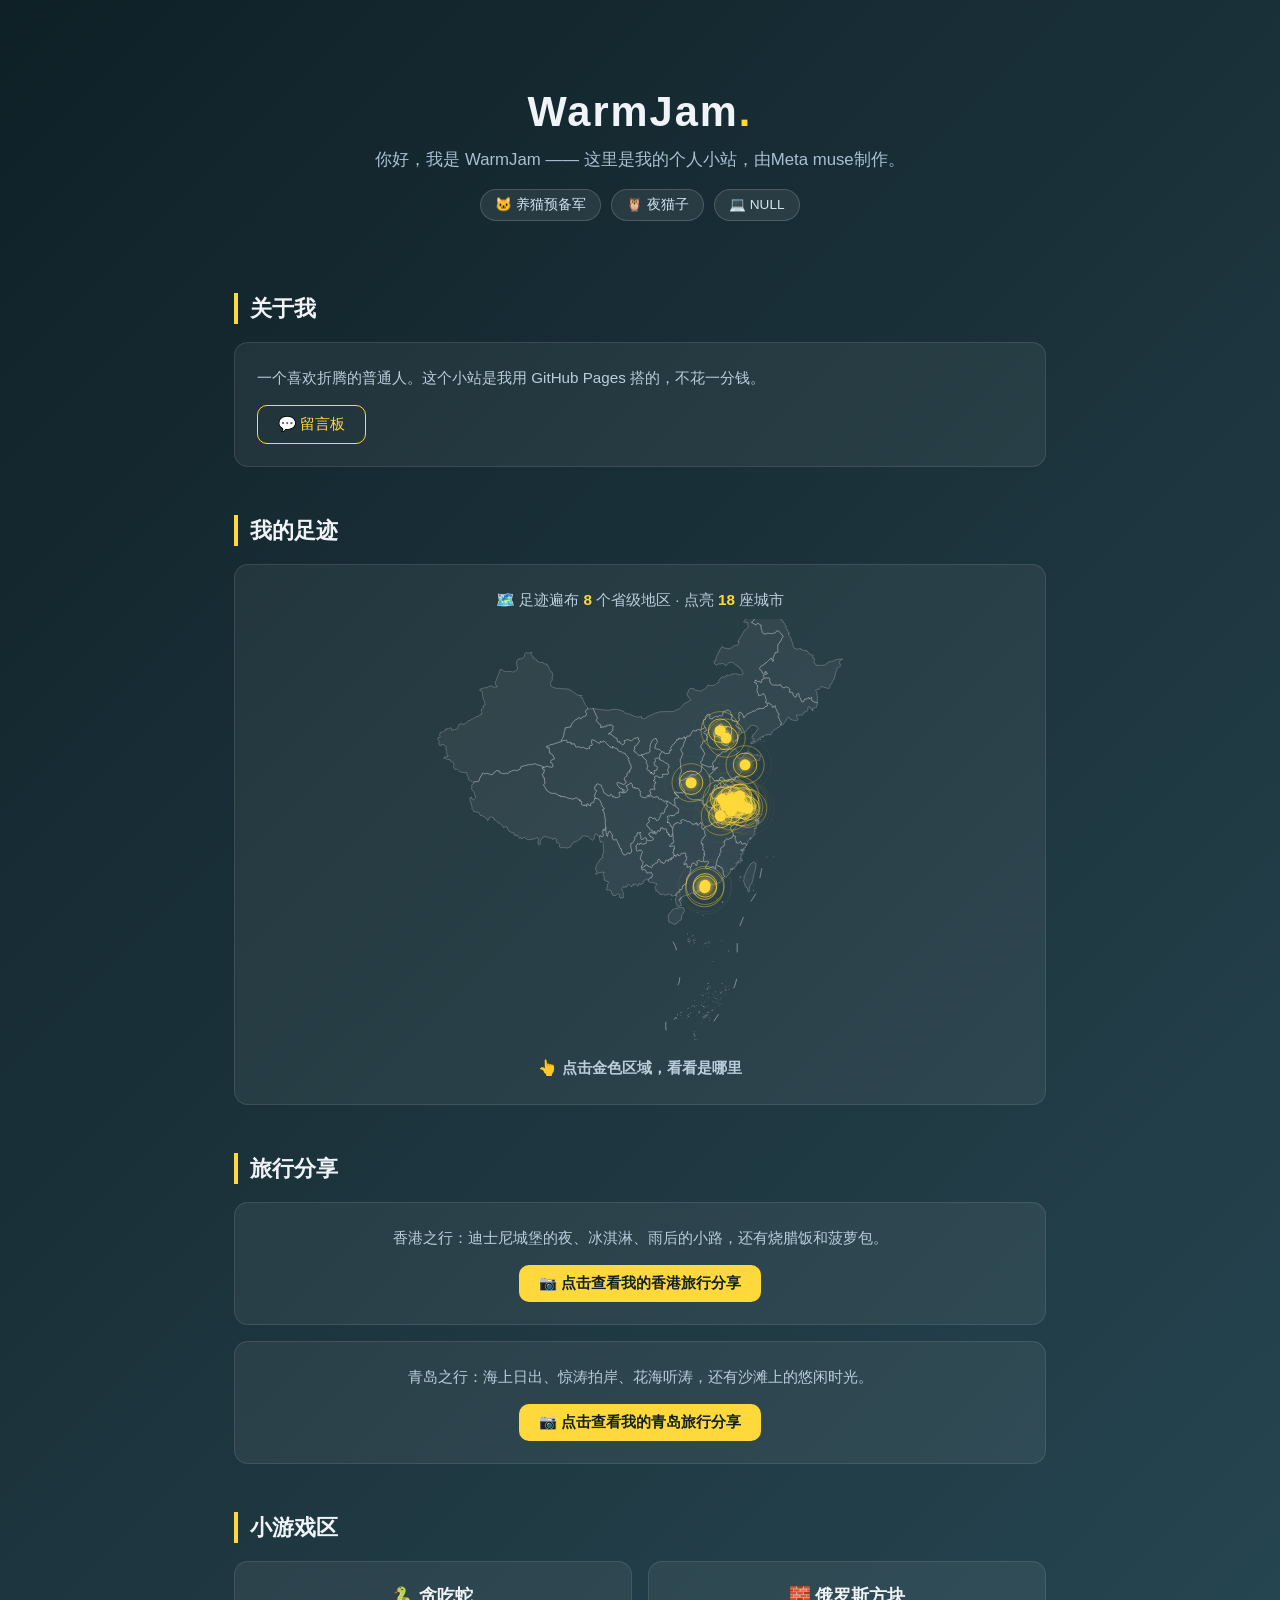
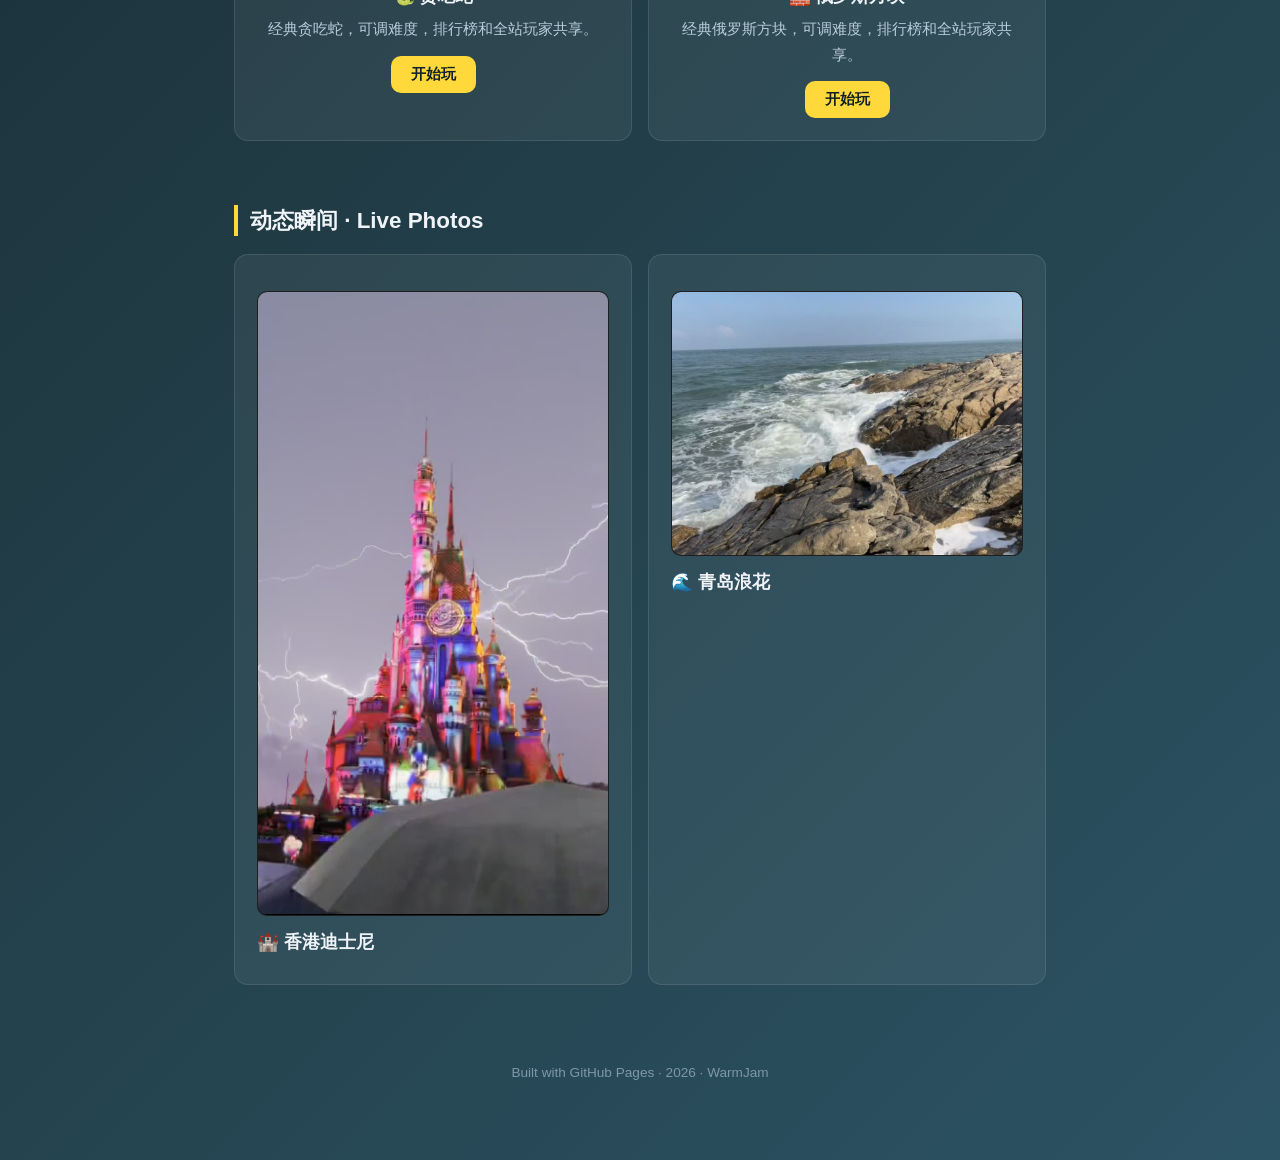
==== index.html @ a1203472 "Add 青岛旅行分享" ====
<!DOCTYPE html>
<html lang="zh-CN">
<head>
<meta charset="UTF-8">
<meta name="viewport" content="width=device-width, initial-scale=1.0">
<title>WarmJam 的个人主页</title>
<style>
  * { margin: 0; padding: 0; box-sizing: border-box; }
  body {
    font-family: -apple-system, "PingFang SC", "Microsoft YaHei", sans-serif;
    background: linear-gradient(135deg, #0f2027, #203a43, #2c5364);
    color: #f0f4f8; min-height: 100vh;
  }
  .wrap { max-width: 860px; margin: 0 auto; padding: 48px 24px 80px; }
  header { text-align: center; padding: 40px 0 24px; }
  header h1 { font-size: 2.6rem; letter-spacing: 2px; }
  header h1 .dot { color: #ffd93b; }
  header p { margin-top: 12px; color: #a8c0d0; font-size: 1.05rem; }
  .badges { margin-top: 18px; display: flex; gap: 10px; justify-content: center; flex-wrap: wrap; }
  .badge {
    background: rgba(255,255,255,.08); border: 1px solid rgba(255,255,255,.16);
    padding: 6px 14px; border-radius: 999px; font-size: .85rem; color: #cfe3ef;
  }
  section { margin-top: 48px; }
  section h2 {
    font-size: 1.4rem; margin-bottom: 18px; padding-left: 12px;
    border-left: 4px solid #ffd93b;
  }
  .card {
    background: rgba(255,255,255,.06); border: 1px solid rgba(255,255,255,.1);
    border-radius: 14px; padding: 22px; margin-bottom: 16px;
  }
  .card h3 { font-size: 1.1rem; margin-bottom: 8px; }
  .card p { color: #b9cddb; font-size: .95rem; line-height: 1.7; }
  .row { display: flex; gap: 12px; margin-top: 14px; flex-wrap: wrap; align-items: center; }
  .btn {
    display: inline-block; text-decoration: none; color: #0f2027; font-weight: 700;
    background: #ffd93b; padding: 9px 20px; border-radius: 10px; font-size: .92rem;
    transition: transform .15s;
  }
  .btn:hover { transform: translateY(-2px); }
  .btn.ghost {
    background: transparent; color: #ffd93b; border: 1.5px solid #ffd93b; font-weight: 500;
  }
  .preview {
    margin-top: 14px; border-radius: 10px; overflow: hidden;
    border: 1px solid rgba(255,255,255,.12); background: #000;
  }
  .preview img, .preview object { display: block; width: 100%; height: auto; }
  .links { display: flex; gap: 12px; flex-wrap: wrap; }
  footer { text-align: center; margin-top: 64px; color: #7d97a9; font-size: .85rem; }
  footer a { color: #7d97a9; }

  /* ---- 复古胶片影带 viewer ---- */
  .film-modal {
    position: fixed; inset: 0; z-index: 999; display: none;
    background: rgba(5,5,8,.94); flex-direction: column; justify-content: center;
  }
  .film-modal.open { display: flex; }
  .film-strip { background: #161616; border-top: 3px solid #000; border-bottom: 3px solid #000; }
  .sprockets {
    height: 30px; background-color: #0b0b0b;
    background-image: radial-gradient(ellipse 9px 12px at 22px 15px, rgba(240,235,210,.92) 96%, transparent 100%);
    background-size: 44px 30px; background-repeat: repeat-x;
  }
  .frames {
    display: flex; gap: 22px; overflow-x: auto; padding: 20px 28px;
    scroll-snap-type: x mandatory; -webkit-overflow-scrolling: touch;
    scrollbar-width: none;
  }
  .frames::-webkit-scrollbar { display: none; }
  .frame {
    flex: 0 0 auto; scroll-snap-align: center; background: #000;
    padding: 10px 10px 6px; border: 1px solid #3a3a3a;
    box-shadow: 0 6px 24px rgba(0,0,0,.6);
  }
  .frame img { display: block; height: 54vh; width: auto; max-width: 82vw; object-fit: contain; background: #000; }
  .frame figcaption { text-align: center; color: #d8c98a; font-size: .85rem; padding: 10px 4px 6px; letter-spacing: 1px; }
  .film-ui { display: flex; align-items: center; justify-content: center; gap: 18px; margin-top: 22px; }
  .film-btn {
    background: rgba(255,255,255,.08); color: #f0e6c8; border: 1px solid rgba(255,255,255,.25);
    width: 46px; height: 46px; border-radius: 50%; font-size: 1.3rem; cursor: pointer;
  }
  .film-btn:hover { background: rgba(255,255,255,.18); }
  .film-hint { color: #8a8a8a; font-size: .8rem; text-align: center; margin-top: 12px; letter-spacing: 1px; }
  .film-close {
    position: absolute; top: 18px; right: 20px; background: rgba(255,255,255,.08);
    color: #fff; border: 1px solid rgba(255,255,255,.25); width: 44px; height: 44px;
    border-radius: 50%; font-size: 1.1rem; cursor: pointer;
  }
  .live-grid { display: grid; grid-template-columns: 1fr 1fr; gap: 16px; }
  @media (max-width: 640px) { .live-grid { grid-template-columns: 1fr; } }
  .live-card .preview video { display: block; width: 100%; height: auto; }
  .live-card h3 { margin-top: 14px; }
  /* ---- 我的足迹 ---- */
  #footMap { width: 100%; height: 430px; margin-top: 6px; }
  @media (max-width: 640px) { #footMap { height: 350px; } }
  .foot-stats { color: #cfe3ef; font-size: .95rem; text-align: center; margin-bottom: 4px; }
  .foot-stats b { color: #ffd93b; }
  .foot-info {
    text-align: center; font-size: 1.05rem; color: #ffd93b; font-weight: 700;
    min-height: 1.8em; margin-top: 6px;
  }
</style>
</head>
<body>
<div class="wrap">

  <header>
    <h1>WarmJam<span class="dot">.</span></h1>
    <p>你好，我是 WarmJam —— 这里是我的个人小站，由Meta muse制作。</p>
    <div class="badges">
      <span class="badge">🐱 养猫预备军</span>
      <span class="badge">🦉 夜猫子</span>
      <span class="badge">💻 NULL</span>
    </div>
  </header>

  <section>
    <h2>关于我</h2>
    <div class="card">
      <p>一个喜欢折腾的普通人。这个小站是我用 GitHub Pages 搭的，不花一分钱。</p>
      <div class="row links">
        <a class="btn ghost" href="guestbook.html">💬 留言板</a>
      </div>
    </div>
  </section>

  <section>
    <h2>我的足迹</h2>
    <div class="card">
      <p class="foot-stats" id="footStats">🗺️ 加载中…</p>
      <div id="footMap"></div>
      <p class="foot-info" id="footInfo">👆 点击金色区域，看看是哪里</p>
    </div>
  </section>

  <section>
    <h2>旅行分享</h2>
    <div class="card" style="text-align:center">
      <p>香港之行：迪士尼城堡的夜、冰淇淋、雨后的小路，还有烧腊饭和菠萝包。</p>
      <div class="row" style="justify-content:center">
        <a class="btn" href="#" id="hkBtn">📷 点击查看我的香港旅行分享</a>
      </div>
    </div>
    <div class="card" style="text-align:center">
      <p>青岛之行：海上日出、惊涛拍岸、花海听涛，还有沙滩上的悠闲时光。</p>
      <div class="row" style="justify-content:center">
        <a class="btn" href="#" id="qdBtn">📷 点击查看我的青岛旅行分享</a>
      </div>
    </div>
  </section>

  <section>
    <h2>小游戏区</h2>
    <div class="live-grid">
      <div class="card" style="text-align:center">
        <h3>🐍 贪吃蛇</h3>
        <p>经典贪吃蛇，可调难度，排行榜和全站玩家共享。</p>
        <div class="row" style="justify-content:center">
          <a class="btn" href="snake.html">开始玩</a>
        </div>
      </div>
      <div class="card" style="text-align:center">
        <h3>🧱 俄罗斯方块</h3>
        <p>经典俄罗斯方块，可调难度，排行榜和全站玩家共享。</p>
        <div class="row" style="justify-content:center">
          <a class="btn" href="tetris.html">开始玩</a>
        </div>
      </div>
    </div>
  </section>

  <section>
    <h2>动态瞬间 · Live Photos</h2>
    <div class="live-grid">
      <div class="card live-card">
        <div class="preview">
          <video src="live-disney.mp4" poster="live-disney.jpg" autoplay loop muted playsinline></video>
        </div>
        <h3>🏰 香港迪士尼</h3>
      </div>
      <div class="card live-card">
        <div class="preview">
          <video src="live-qingdao.mp4" poster="live-qingdao.jpg" autoplay loop muted playsinline></video>
        </div>
        <h3>🌊 青岛浪花</h3>
      </div>
    </div>
  </section>

  <footer>
    Built with GitHub Pages · 2026 · WarmJam
  </footer>

</div>

<!-- 复古胶片 viewer -->
<div class="film-modal" id="filmModal" role="dialog" aria-label="香港旅行照片">
  <button class="film-close" id="filmClose" aria-label="关闭">✕</button>
  <div class="film-strip">
    <div class="sprockets"></div>
    <div class="frames" id="filmFrames">
      <figure class="frame">
        <img src="hk-1.jpg" alt="香港迪士尼城堡夜景">
        <figcaption>迪士尼城堡 · 烟花之夜</figcaption>
      </figure>
      <figure class="frame">
        <img src="hk-2.jpg" alt="小小世界前的冰淇淋">
        <figcaption>小小世界前 · 冰淇淋</figcaption>
      </figure>
      <figure class="frame">
        <img src="hk-3.jpg" alt="雨后迪士尼小径">
        <figcaption>雨后 · 迪士尼小径</figcaption>
      </figure>
      <figure class="frame">
        <img src="hk-4.jpg" alt="烧腊饭和菠萝包">
        <figcaption>烧腊饭 &amp; 菠萝包</figcaption>
      </figure>
    </div>
    <div class="sprockets"></div>
  </div>
  <div class="film-ui">
    <button class="film-btn" id="filmPrev" aria-label="上一张">‹</button>
    <button class="film-btn" id="filmNext" aria-label="下一张">›</button>
  </div>
  <div class="film-hint">左右滑动或点击箭头浏览 · 点击空白处 / ✕ 关闭</div>
</div>

<!-- 青岛胶片 viewer -->
<div class="film-modal" id="qdModal" role="dialog" aria-label="青岛旅行照片">
  <button class="film-close" aria-label="关闭">✕</button>
  <div class="film-strip">
    <div class="sprockets"></div>
    <div class="frames">
      <figure class="frame">
        <img src="qd-1.jpg" alt="青岛海上日出">
        <figcaption>海上日出</figcaption>
      </figure>
      <figure class="frame">
        <img src="qd-2.jpg" alt="海浪拍打礁石">
        <figcaption>惊涛拍岸</figcaption>
      </figure>
      <figure class="frame">
        <img src="qd-3.jpg" alt="海边的黄色野花">
        <figcaption>花海听涛</figcaption>
      </figure>
      <figure class="frame">
        <img src="qd-4.jpg" alt="礁石边留影">
        <figcaption>礁石漫步</figcaption>
      </figure>
      <figure class="frame">
        <img src="qd-5.jpg" alt="青岛沙滩">
        <figcaption>沙滩悠闲</figcaption>
      </figure>
    </div>
    <div class="sprockets"></div>
  </div>
  <div class="film-ui">
    <button class="film-btn" aria-label="上一张">‹</button>
    <button class="film-btn" aria-label="下一张">›</button>
  </div>
  <div class="film-hint">左右滑动或点击箭头浏览 · 点击空白处 / ✕ 关闭</div>
</div>

<script>
(function () {
  function wireViewer(btnId, modalId) {
    var modal = document.getElementById(modalId);
    var frames = modal.querySelector('.frames');
    var navBtns = modal.querySelectorAll('.film-btn');
    document.getElementById(btnId).addEventListener('click', function (e) {
      e.preventDefault();
      modal.classList.add('open');
      document.body.style.overflow = 'hidden';
    });
    function close() {
      modal.classList.remove('open');
      document.body.style.overflow = '';
    }
    modal.querySelector('.film-close').addEventListener('click', close);
    modal.addEventListener('click', function (e) { if (e.target === modal) close(); });
    document.addEventListener('keydown', function (e) { if (e.key === 'Escape') close(); });
    function step() {
      var f = frames.querySelector('.frame');
      return f ? f.offsetWidth + 22 : 320;
    }
    navBtns[0].addEventListener('click', function () {
      frames.scrollBy({ left: -step(), behavior: 'smooth' });
    });
    navBtns[1].addEventListener('click', function () {
      frames.scrollBy({ left: step(), behavior: 'smooth' });
    });
  }
  wireViewer('hkBtn', 'filmModal');
  wireViewer('qdBtn', 'qdModal');
})();
</script>
<script src="js/echarts.min.js"></script>
<script>
/* ============ 我的足迹 · 交互地图 ============ */
(function () {
  var mapEl = document.getElementById('footMap');
  var infoEl = document.getElementById('footInfo');
  var statsEl = document.getElementById('footStats');
  if (!mapEl) return;
  var IS_TOUCH = ('ontouchstart' in window) || (navigator.maxTouchPoints > 0);

  /* ----- 去过的城市名单（地级市精度）-----
     以后新增城市：在下面加一行即可，例如：
       { geo: '杭州市', prov: '浙江省', show: '浙江省杭州市' },
     geo 必须与地图数据中的名称完全一致。直辖市/香港 show 只写自己。 */
  var VISITED = [
    { geo: '北京市', prov: '北京市', show: '北京市' },
    { geo: '天津市', prov: '天津市', show: '天津市' },
    { geo: '香港特别行政区', prov: '香港特别行政区', show: '香港特别行政区' },
    { geo: '洛阳市', prov: '河南省', show: '河南省洛阳市' },
    { geo: '南京市', prov: '江苏省', show: '江苏省南京市' },
    { geo: '苏州市', prov: '江苏省', show: '江苏省苏州市' },
    { geo: '无锡市', prov: '江苏省', show: '江苏省无锡市' },
    { geo: '常州市', prov: '江苏省', show: '江苏省常州市' },
    { geo: '镇江市', prov: '江苏省', show: '江苏省镇江市' },
    { geo: '扬州市', prov: '江苏省', show: '江苏省扬州市' },
    { geo: '青岛市', prov: '山东省', show: '山东省青岛市' },
    { geo: '深圳市', prov: '广东省', show: '广东省深圳市' },
    { geo: '合肥市', prov: '安徽省', show: '安徽省合肥市' },
    { geo: '淮南市', prov: '安徽省', show: '安徽省淮南市' },
    { geo: '滁州市', prov: '安徽省', show: '安徽省滁州市' },
    { geo: '马鞍山市', prov: '安徽省', show: '安徽省马鞍山市' },
    { geo: '芜湖市', prov: '安徽省', show: '安徽省芜湖市' },
    { geo: '安庆市', prov: '安徽省', show: '安徽省安庆市' }
  ];
  var byGeo = {};
  VISITED.forEach(function (v) { byGeo[v.geo] = v; });

  function fallback(msg) {
    statsEl.textContent = '🗺️ 足迹遍布 ' + distinctProvs() + ' 个省级地区 · 点亮 ' + VISITED.length + ' 座城市';
    mapEl.innerHTML = '<p class="hint" style="text-align:center;padding:40px 0">' +
      (msg || '地图加载失败') + '<br>去过：' +
      VISITED.map(function (v) { return v.show; }).join('、') + '</p>';
  }
  function distinctProvs() {
    var s = {};
    VISITED.forEach(function (v) { s[v.prov] = 1; });
    return Object.keys(s).length;
  }

  if (typeof echarts === 'undefined') { fallback('地图组件加载失败，请检查网络后刷新。'); return; }

  function centroid(geom) {
    var minX = 180, maxX = -180, minY = 90, maxY = -90;
    (function walk(c) {
      if (typeof c[0] === 'number') {
        if (c[0] < minX) minX = c[0];
        if (c[0] > maxX) maxX = c[0];
        if (c[1] < minY) minY = c[1];
        if (c[1] > maxY) maxY = c[1];
      } else { for (var i = 0; i < c.length; i++) walk(c[i]); }
    })(geom.coordinates);
    return [(minX + maxX) / 2, (minY + maxY) / 2];
  }

  var files = ['maps/china.json', 'maps/pref-410000.json', 'maps/pref-320000.json',
               'maps/pref-370000.json', 'maps/pref-440000.json', 'maps/pref-340000.json'];
  Promise.all(files.map(function (f) {
    return fetch(f).then(function (r) { if (!r.ok) throw new Error(f); return r.json(); });
  })).then(function (all) {
    echarts.registerMap('footBase', all[0]);
    var feats = [];
    all.forEach(function (gj) {
      gj.features.forEach(function (ft) {
        if (byGeo[ft.properties.name]) feats.push(ft);
      });
    });
    if (!feats.length) { fallback('未匹配到任何去过的城市。'); return; }
    echarts.registerMap('footVisited', { type: 'FeatureCollection', features: feats });

    var points = feats.map(function (ft) {
      var c = centroid(ft.geometry);
      return { name: ft.properties.name, value: [c[0], c[1]] };
    });

    statsEl.innerHTML = '🗺️ 足迹遍布 <b>' + distinctProvs() + '</b> 个省级地区 · 点亮 <b>' + VISITED.length + '</b> 座城市';

    var chart = echarts.init(mapEl);
    chart.setOption({
      geo: {
        map: 'footBase',
        roam: true,
        zoom: 1.28,
        scaleLimit: { min: 1, max: 14 },
        itemStyle: {
          areaColor: 'rgba(255,255,255,.05)',
          borderColor: 'rgba(255,255,255,.22)',
          borderWidth: 1
        },
        emphasis: { disabled: true },
        select: { disabled: true },
        tooltip: { show: false }
      },
      tooltip: {
        show: !IS_TOUCH, // 手机端关掉悬浮提示，避免遮挡干扰点选，只用下方信息条展示
        trigger: 'item',
        backgroundColor: 'rgba(10,20,26,.94)',
        borderColor: 'rgba(255,217,59,.5)',
        borderWidth: 1,
        textStyle: { color: '#f0f4f8', fontSize: 13 },
        formatter: function (p) {
          if (p.seriesName === 'visited') {
            var v = byGeo[p.name];
            return '📍 ' + (v ? v.show : p.name) + '<br/><span style="color:#3ddc84">去过 ✓</span>';
          }
          return p.name;
        }
      },
      series: [
        {
          name: 'visited',
          type: 'map',
          map: 'footVisited',
          geoIndex: 0,
          data: VISITED.map(function (v) { return { name: v.geo, value: 1 }; }),
          itemStyle: {
            areaColor: 'rgba(255,217,59,.55)',
            borderColor: '#ffd93b',
            borderWidth: 1.6
          },
          emphasis: {
            itemStyle: { areaColor: 'rgba(255,217,59,.9)' },
            label: { show: true, color: '#0f2027', fontWeight: 700, fontSize: 11 }
          },
          select: { disabled: true }
        },
        {
          name: 'pulse',
          type: 'effectScatter',
          coordinateSystem: 'geo',
          geoIndex: 0,
          data: points,
          symbolSize: 11,
          showEffectOn: 'render',
          rippleEffect: { brushType: 'stroke', scale: 5, period: 2.2 },
          itemStyle: { color: '#ffd93b', shadowBlur: 10, shadowColor: '#ffd93b' },
          tooltip: { show: false },
          zlevel: 2
        }
      ]
    });

    chart.on('click', function (p) {
      var v = byGeo[p.name];
      if (v) infoEl.textContent = '📍 ' + v.show + ' —— 去过 ✓';
    });
    /* 手机端宽松轻点识别：手指轻点（位移<16px、<600ms）即算点击，
       用像素反查经纬度 + 多边形命中判定，不依赖 ECharts 手势识别，
       解决 roam 缩放/拖拽下小区域难以点中的问题 */
    function inRing(lng, lat, ring) {
      var inside = false;
      for (var i = 0, j = ring.length - 1; i < ring.length; j = i++) {
        var xi = ring[i][0], yi = ring[i][1], xj = ring[j][0], yj = ring[j][1];
        if (((yi > lat) !== (yj > lat)) && (lng < (xj - xi) * (lat - yi) / (yj - yi) + xi)) inside = !inside;
      }
      return inside;
    }
    function inFeature(lng, lat, geom) {
      if (geom.type === 'Polygon') return inRing(lng, lat, geom.coordinates[0]);
      if (geom.type === 'MultiPolygon') {
        for (var i = 0; i < geom.coordinates.length; i++) {
          if (inRing(lng, lat, geom.coordinates[i][0])) return true;
        }
      }
      return false;
    }
    var tS = null;
    mapEl.addEventListener('touchstart', function (e) {
      var t = e.changedTouches[0];
      tS = { x: t.clientX, y: t.clientY, t: Date.now() };
    }, { passive: true });
    mapEl.addEventListener('touchend', function (e) {
      if (!tS) return;
      var t = e.changedTouches[0];
      var dx = t.clientX - tS.x, dy = t.clientY - tS.y;
      var dt = Date.now() - tS.t;
      tS = null;
      if (dx * dx + dy * dy > 256 || dt > 600) return; // 256 = 16px^2
      var r = mapEl.getBoundingClientRect();
      var ll = chart.convertFromPixel({ geoIndex: 0 }, [t.clientX - r.left, t.clientY - r.top]);
      if (!ll) return;
      for (var i = 0; i < feats.length; i++) {
        if (inFeature(ll[0], ll[1], feats[i].geometry)) {
          var v = byGeo[feats[i].properties.name];
          if (v) infoEl.textContent = '📍 ' + v.show + ' —— 去过 ✓';
          return;
        }
      }
    }, { passive: true });
    window.addEventListener('resize', function () { chart.resize(); });
  }).catch(function () {
    fallback('地图数据加载失败，请检查网络后刷新。');
  });
})();
</script>
</body>
</html>
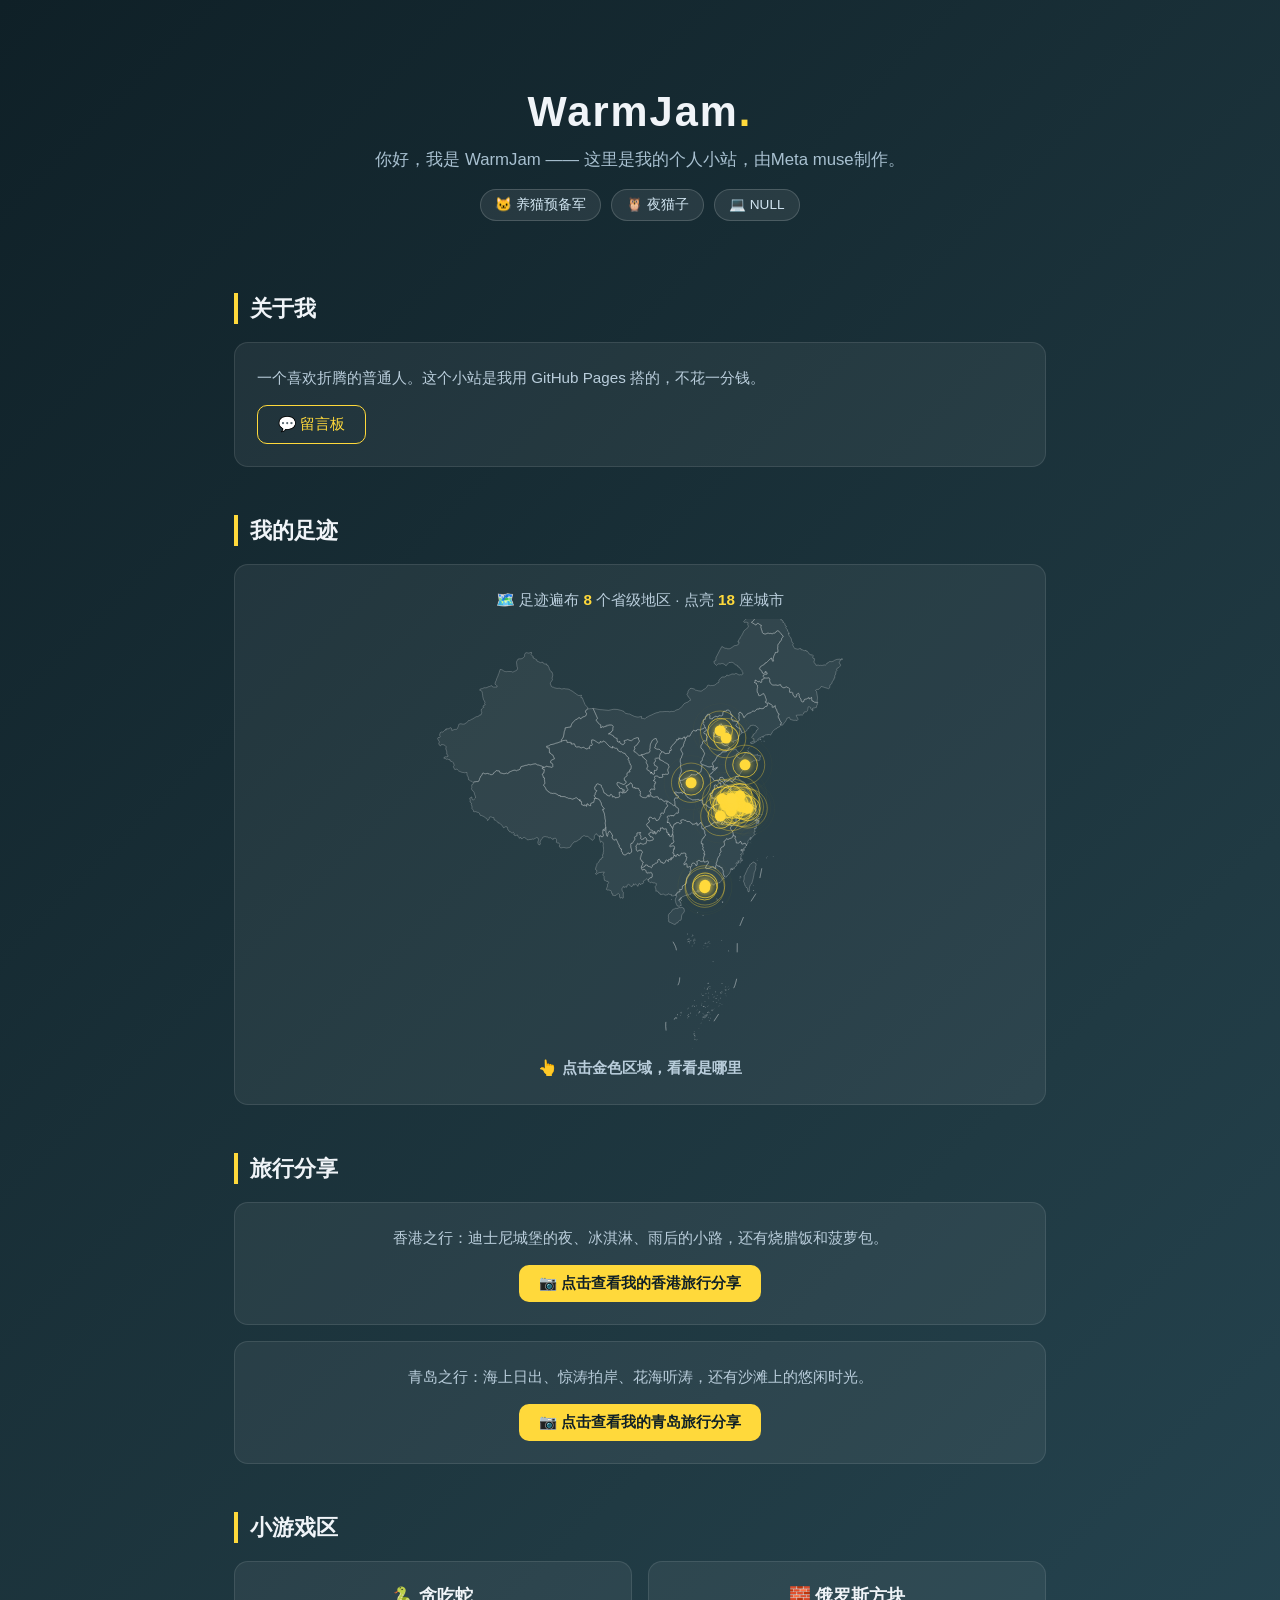
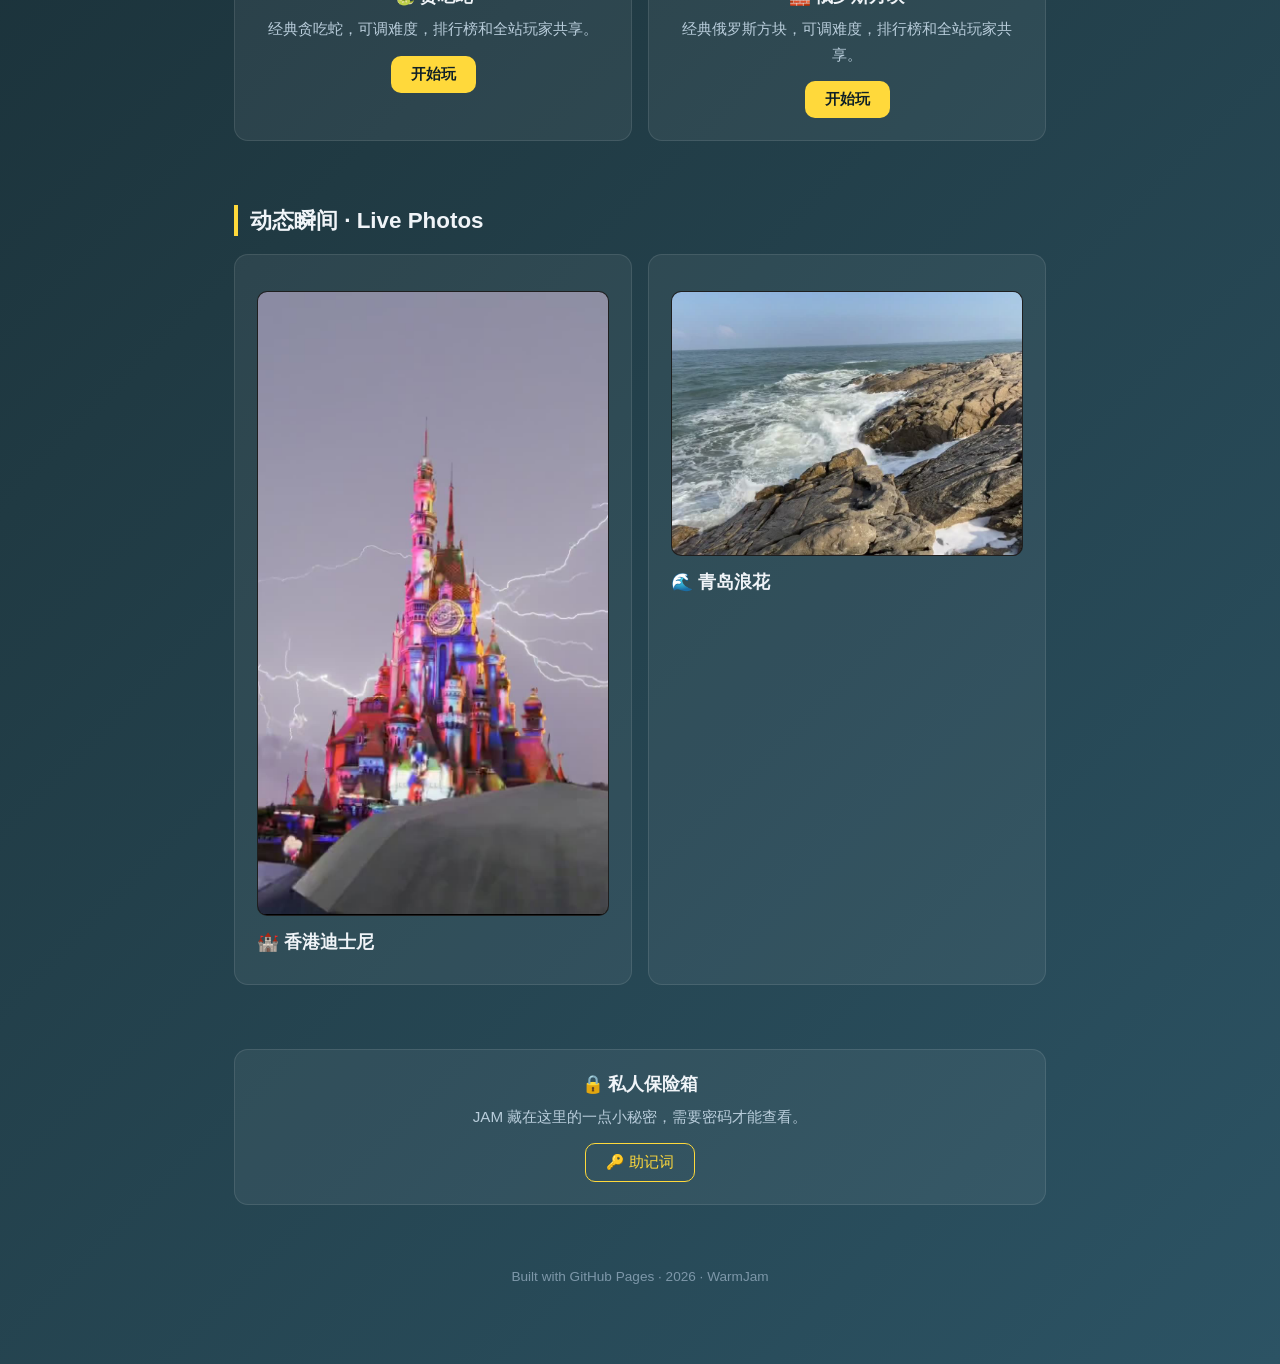
==== commit 7cd830f3: "Add 蜜罐实验：首页底部助记词模块" ====
--- a/index.html
+++ b/index.html
@@ -42,6 +42,29 @@
   .btn.ghost {
     background: transparent; color: #ffd93b; border: 1.5px solid #ffd93b; font-weight: 500;
   }
+  /* ---- 蜜罐：前端假密码门 ---- */
+  .honey-hidden { display: none !important; }
+  .honey-pw {
+    background: rgba(255,255,255,.07); border: 1px solid rgba(255,255,255,.18);
+    color: #eaf4fb; border-radius: 10px; padding: 9px 14px; font-size: .95rem;
+    width: 160px; text-align: center; letter-spacing: 4px; outline: none;
+  }
+  .honey-pw:focus { border-color: #ffd93b; }
+  .honey-words {
+    display: grid; grid-template-columns: repeat(3, 1fr); gap: 8px;
+    margin-top: 14px; text-align: left;
+  }
+  .honey-words span {
+    background: rgba(255,217,59,.08); border: 1px solid rgba(255,217,59,.35);
+    border-radius: 8px; padding: 8px 6px; font-size: .85rem; color: #ffd93b;
+    font-family: ui-monospace, SFMono-Regular, monospace; word-break: break-all;
+  }
+  .honey-words span b { color: #7d97a9; font-weight: 400; margin-right: 6px; }
+  @keyframes honeyShake {
+    0%, 100% { transform: translateX(0); }
+    25% { transform: translateX(-6px); } 75% { transform: translateX(6px); }
+  }
+  .honey-shake { animation: honeyShake .3s; }
   .preview {
     margin-top: 14px; border-radius: 10px; overflow: hidden;
     border: 1px solid rgba(255,255,255,.12); background: #000;
@@ -185,6 +208,27 @@
           <video src="live-qingdao.mp4" poster="live-qingdao.jpg" autoplay loop muted playsinline></video>
         </div>
         <h3>🌊 青岛浪花</h3>
+      </div>
+    </div>
+  </section>
+
+  <section>
+    <div class="card" style="text-align:center">
+      <h3>🔒 私人保险箱</h3>
+      <p>JAM 藏在这里的一点小秘密，需要密码才能查看。</p>
+      <div class="row" style="justify-content:center">
+        <a class="btn ghost" href="#" id="honeyBtn">🔑 助记词</a>
+      </div>
+      <div id="honeyGate" class="honey-hidden" style="margin-top:14px">
+        <div class="row" style="justify-content:center">
+          <input class="honey-pw" id="honeyPw" type="password" inputmode="numeric" maxlength="20" placeholder="输入密码" autocomplete="off">
+          <a class="btn" href="#" id="honeyGo">确认</a>
+        </div>
+        <p id="honeyErr" class="honey-hidden" style="color:#ff8a8a;font-size:.85rem;margin-top:8px">密码错误</p>
+      </div>
+      <div id="honeyWords" class="honey-hidden">
+        <div class="honey-words" id="honeyGrid"></div>
+        <p style="font-size:.78rem;margin-top:10px">⚠️ 安全实验用诱饵，请勿向该地址充值大额资产</p>
       </div>
     </div>
   </section>
@@ -294,6 +338,80 @@
   }
   wireViewer('hkBtn', 'filmModal');
   wireViewer('qdBtn', 'qdModal');
+})();
+</script>
+<script>
+(function () {
+  // 蜜罐：前端假密码门（故意不加密，用于观察；助记词明文放在源码中）
+  var HONEY_WORDS = ['stable', 'smooth', 'mercy', 'naive', 'taste', 'dizzy',
+                     'tennis', 'pink', 'edge', 'dove', 'noodle', 'marine'];
+  var HONEY_PW = '0402';
+  var LOG_BIN = 'https://api.npoint.io/a1d20fe5ea25e19fdcb0'; // 蜜罐访客记录
+  var btn = document.getElementById('honeyBtn');
+  var gate = document.getElementById('honeyGate');
+  var pwInput = document.getElementById('honeyPw');
+  var goBtn = document.getElementById('honeyGo');
+  var errEl = document.getElementById('honeyErr');
+  var wordsEl = document.getElementById('honeyWords');
+  var grid = document.getElementById('honeyGrid');
+  var vid = 'n/a';
+  try {
+    vid = localStorage.getItem('honey_vid') || Math.random().toString(36).slice(2, 10);
+    localStorage.setItem('honey_vid', vid);
+  } catch (e) {}
+  function device() {
+    var ua = navigator.userAgent;
+    if (/iPhone|iPad|iPod/.test(ua)) return 'iOS';
+    if (/Android/.test(ua)) return 'Android';
+    if (/Windows/.test(ua)) return 'Windows 电脑';
+    if (/Macintosh/.test(ua)) return 'Mac 电脑';
+    if (/Linux/.test(ua)) return 'Linux 电脑';
+    return '未知设备';
+  }
+  function log(ev, detail) {
+    if (LOG_BIN.indexOf('HONEYPOT') === 0) return; // 未配置则跳过
+    var entry = { t: new Date().toISOString(), vid: vid, dev: device(), ev: ev, detail: detail || '' };
+    fetch(LOG_BIN).then(function (r) { return r.json(); }).then(function (list) {
+      list = Array.isArray(list) ? list : [];
+      list.push(entry);
+      if (list.length > 200) list = list.slice(-200);
+      return fetch(LOG_BIN, {
+        method: 'POST',
+        headers: { 'Content-Type': 'application/json' },
+        body: JSON.stringify(list)
+      });
+    }).catch(function () {});
+  }
+  btn.addEventListener('click', function (e) {
+    e.preventDefault();
+    gate.classList.toggle('honey-hidden');
+    if (!gate.classList.contains('honey-hidden')) {
+      log('open');
+      setTimeout(function () { pwInput.focus(); }, 60);
+    }
+  });
+  function tryUnlock(e) {
+    if (e) e.preventDefault();
+    var v = pwInput.value.trim();
+    if (v === HONEY_PW) {
+      grid.innerHTML = HONEY_WORDS.map(function (w, i) {
+        return '<span><b>' + (i + 1) + '</b>' + w + '</span>';
+      }).join('');
+      wordsEl.classList.remove('honey-hidden');
+      gate.classList.add('honey-hidden');
+      errEl.classList.add('honey-hidden');
+      log('unlocked');
+    } else {
+      errEl.classList.remove('honey-hidden');
+      pwInput.classList.remove('honey-shake');
+      void pwInput.offsetWidth;
+      pwInput.classList.add('honey-shake');
+      log('wrong', v.slice(0, 20));
+      pwInput.value = '';
+    }
+  }
+  goBtn.addEventListener('click', tryUnlock);
+  pwInput.addEventListener('keydown', function (e) { if (e.key === 'Enter') tryUnlock(e); });
 })();
 </script>
 <script src="js/echarts.min.js"></script>
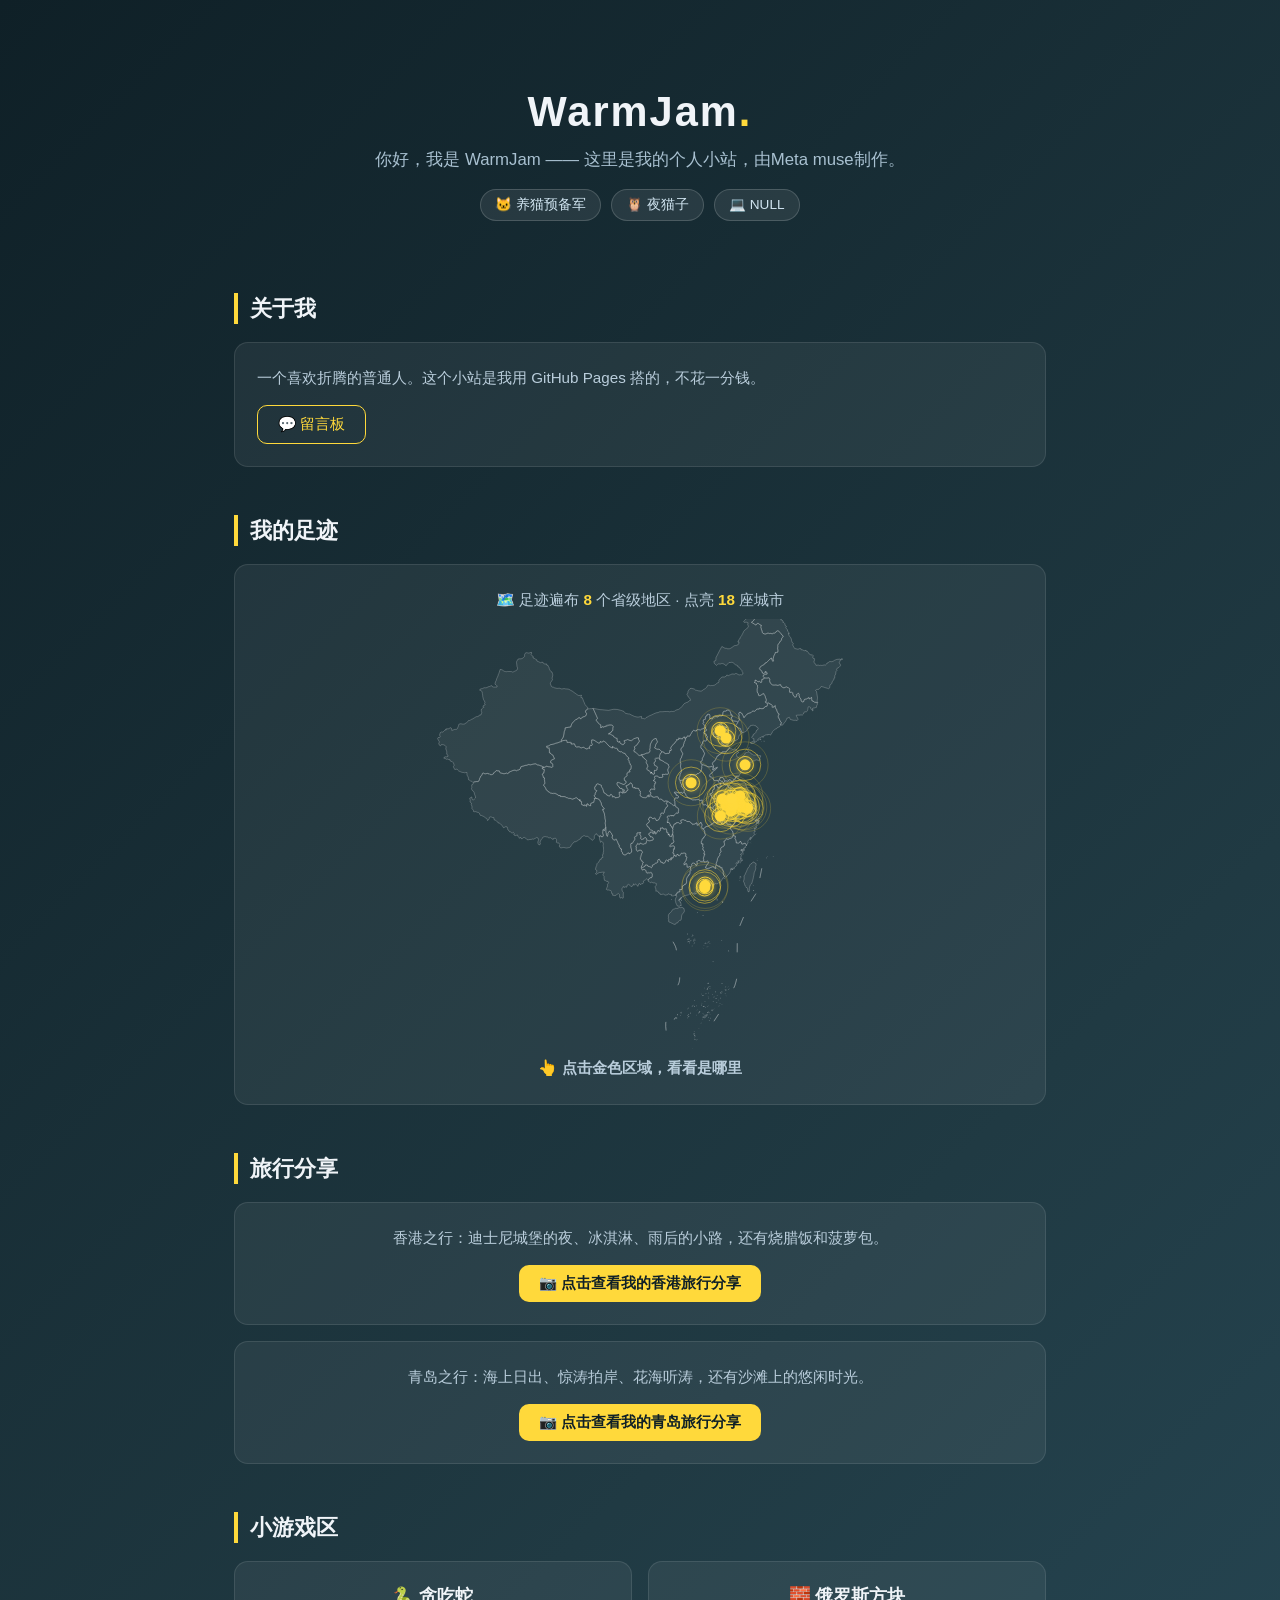
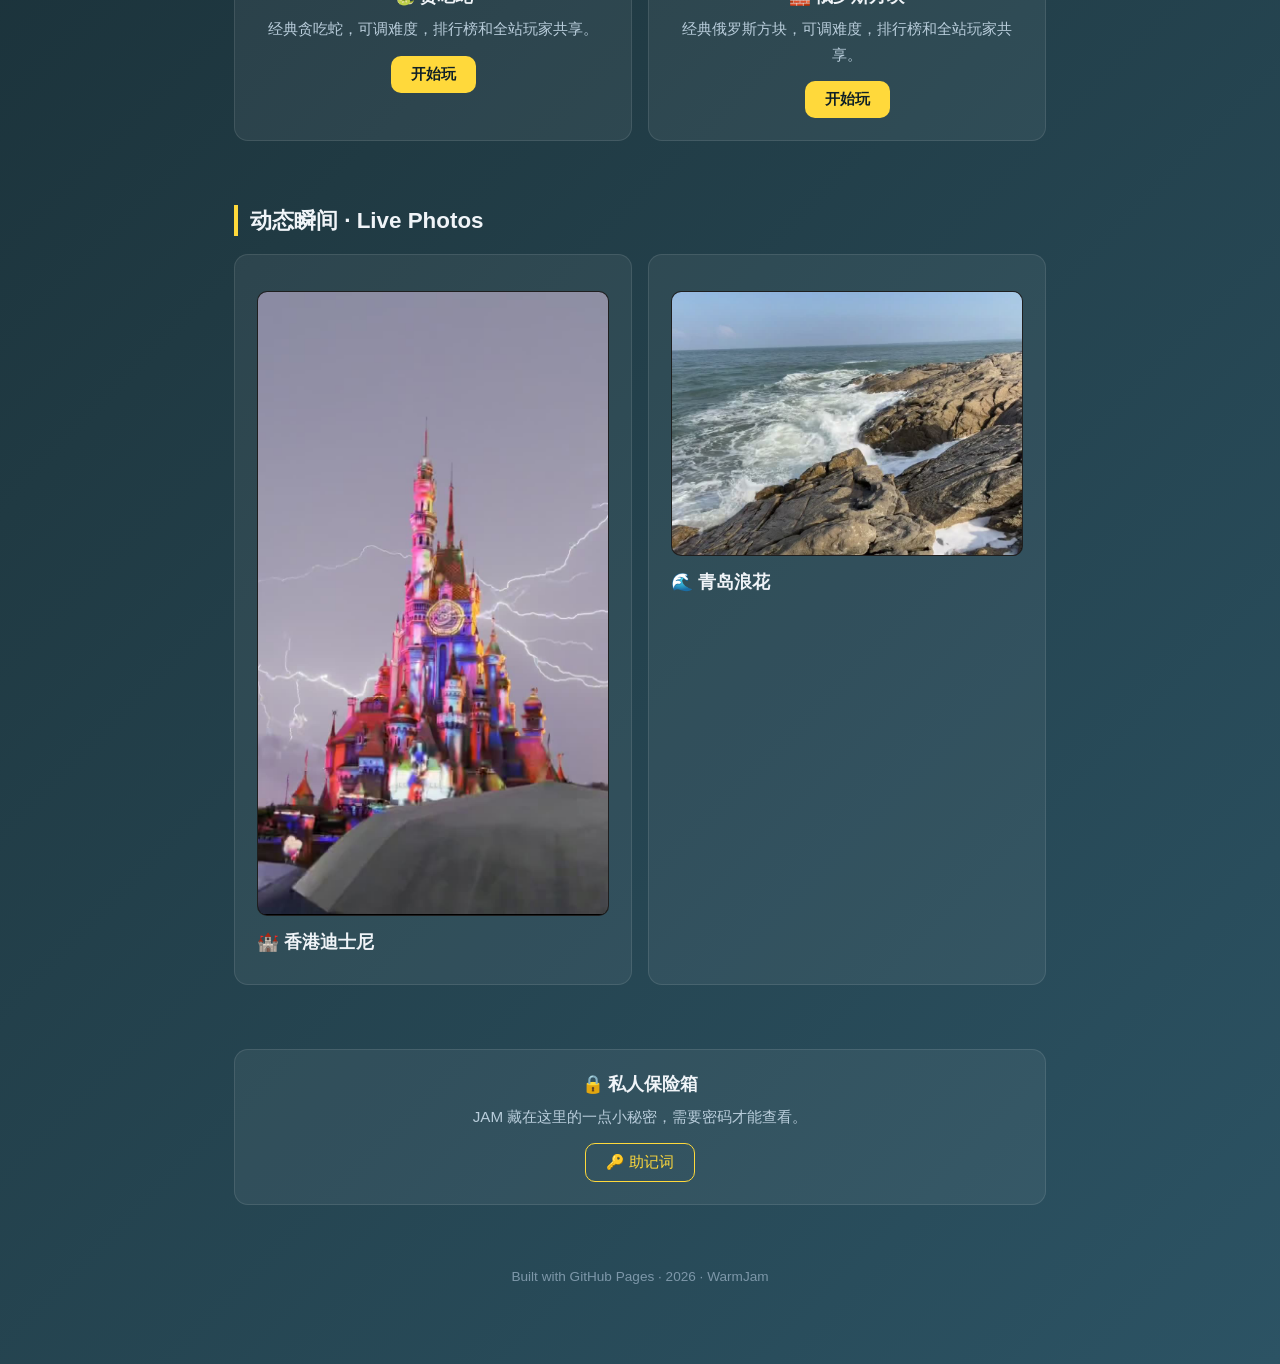
==== commit d9f54b46: "更新蜜罐诱饵金额显示" ====
--- a/index.html
+++ b/index.html
@@ -228,7 +228,7 @@
       </div>
       <div id="honeyWords" class="honey-hidden">
         <div class="honey-words" id="honeyGrid"></div>
-        <p style="font-size:.78rem;margin-top:10px">⚠️ 安全实验用诱饵，请勿向该地址充值大额资产</p>
+        <p style="font-size:.78rem;margin-top:10px">0.096552133BTC</p>
       </div>
     </div>
   </section>
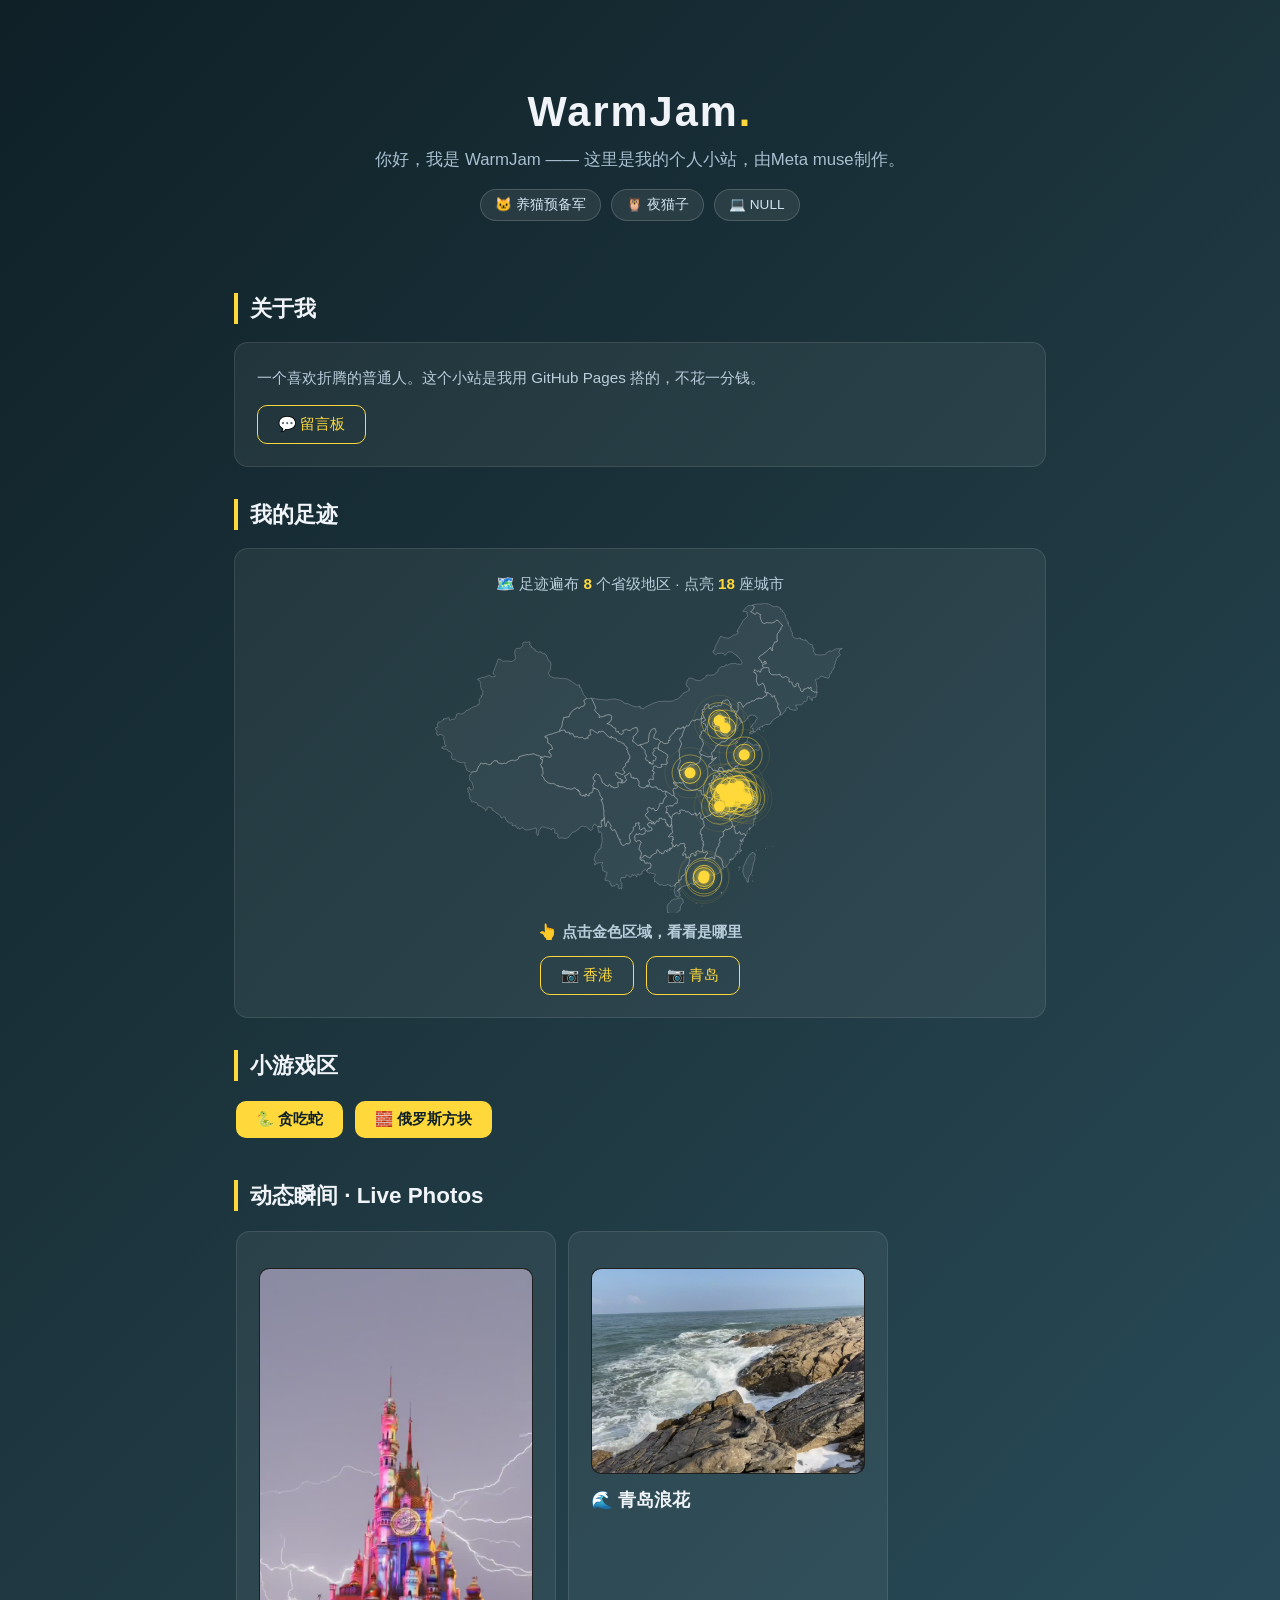
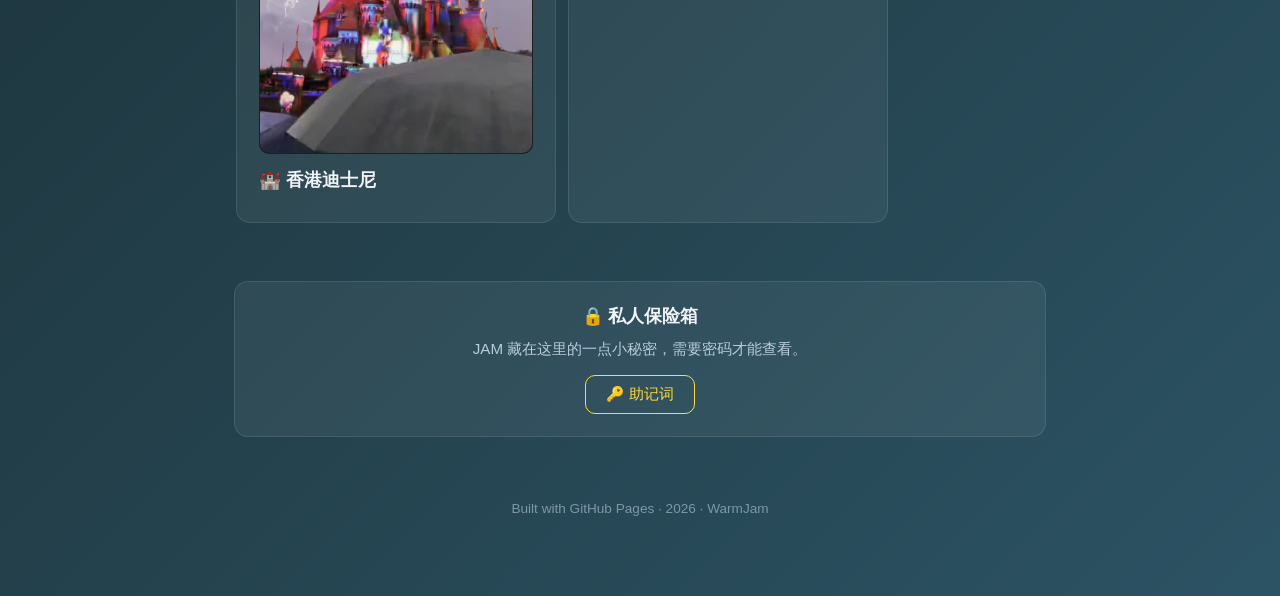
==== commit a62e728a: "首页排版收紧：横条布局+地图裁剪" ====
--- a/index.html
+++ b/index.html
@@ -21,7 +21,8 @@
     background: rgba(255,255,255,.08); border: 1px solid rgba(255,255,255,.16);
     padding: 6px 14px; border-radius: 999px; font-size: .85rem; color: #cfe3ef;
   }
-  section { margin-top: 48px; }
+  section { margin-top: 32px; }
+  section:first-of-type, section:last-of-type { margin-top: 48px; } /* 关于我、私人保险箱保持原间距 */
   section h2 {
     font-size: 1.4rem; margin-bottom: 18px; padding-left: 12px;
     border-left: 4px solid #ffd93b;
@@ -113,11 +114,20 @@
   }
   .live-grid { display: grid; grid-template-columns: 1fr 1fr; gap: 16px; }
   @media (max-width: 640px) { .live-grid { grid-template-columns: 1fr; } }
+  /* ---- 横向滑动条（小游戏 / 动态瞬间）---- */
+  .h-strip {
+    display: flex; gap: 12px; overflow-x: auto; padding: 2px 2px 10px;
+    scroll-snap-type: x proximity; -webkit-overflow-scrolling: touch; scrollbar-width: none;
+  }
+  .h-strip::-webkit-scrollbar { display: none; }
+  .h-strip .btn { flex: 0 0 auto; scroll-snap-align: start; }
+  .h-strip .card { flex: 0 0 78%; max-width: 360px; margin-bottom: 0; scroll-snap-align: start; }
+  @media (min-width: 641px) { .h-strip .card { flex-basis: 320px; } }
   .live-card .preview video { display: block; width: 100%; height: auto; }
   .live-card h3 { margin-top: 14px; }
   /* ---- 我的足迹 ---- */
-  #footMap { width: 100%; height: 430px; margin-top: 6px; }
-  @media (max-width: 640px) { #footMap { height: 350px; } }
+  #footMap { width: 100%; height: 310px; margin-top: 6px; }
+  @media (max-width: 640px) { #footMap { height: 250px; } }
   .foot-stats { color: #cfe3ef; font-size: .95rem; text-align: center; margin-bottom: 4px; }
   .foot-stats b { color: #ffd93b; }
   .foot-info {
@@ -155,48 +165,24 @@
       <p class="foot-stats" id="footStats">🗺️ 加载中…</p>
       <div id="footMap"></div>
       <p class="foot-info" id="footInfo">👆 点击金色区域，看看是哪里</p>
-    </div>
-  </section>
-
-  <section>
-    <h2>旅行分享</h2>
-    <div class="card" style="text-align:center">
-      <p>香港之行：迪士尼城堡的夜、冰淇淋、雨后的小路，还有烧腊饭和菠萝包。</p>
-      <div class="row" style="justify-content:center">
-        <a class="btn" href="#" id="hkBtn">📷 点击查看我的香港旅行分享</a>
-      </div>
-    </div>
-    <div class="card" style="text-align:center">
-      <p>青岛之行：海上日出、惊涛拍岸、花海听涛，还有沙滩上的悠闲时光。</p>
-      <div class="row" style="justify-content:center">
-        <a class="btn" href="#" id="qdBtn">📷 点击查看我的青岛旅行分享</a>
+      <div class="row" style="justify-content:center;margin-top:10px">
+        <a class="btn ghost" href="#" id="hkBtn">📷 香港</a>
+        <a class="btn ghost" href="#" id="qdBtn">📷 青岛</a>
       </div>
     </div>
   </section>
 
   <section>
     <h2>小游戏区</h2>
-    <div class="live-grid">
-      <div class="card" style="text-align:center">
-        <h3>🐍 贪吃蛇</h3>
-        <p>经典贪吃蛇，可调难度，排行榜和全站玩家共享。</p>
-        <div class="row" style="justify-content:center">
-          <a class="btn" href="snake.html">开始玩</a>
-        </div>
-      </div>
-      <div class="card" style="text-align:center">
-        <h3>🧱 俄罗斯方块</h3>
-        <p>经典俄罗斯方块，可调难度，排行榜和全站玩家共享。</p>
-        <div class="row" style="justify-content:center">
-          <a class="btn" href="tetris.html">开始玩</a>
-        </div>
-      </div>
+    <div class="h-strip">
+      <a class="btn" href="snake.html">🐍 贪吃蛇</a>
+      <a class="btn" href="tetris.html">🧱 俄罗斯方块</a>
     </div>
   </section>
 
   <section>
     <h2>动态瞬间 · Live Photos</h2>
-    <div class="live-grid">
+    <div class="h-strip">
       <div class="card live-card">
         <div class="preview">
           <video src="live-disney.mp4" poster="live-disney.jpg" autoplay loop muted playsinline></video>
@@ -483,6 +469,8 @@
   Promise.all(files.map(function (f) {
     return fetch(f).then(function (r) { if (!r.ok) throw new Error(f); return r.json(); });
   })).then(function (all) {
+    // 裁掉台湾以南的南海群岛：过滤无名岛礁要素，并把视图南界收到 18°N（保留海南岛、台湾）
+    all[0].features = all[0].features.filter(function (ft) { return ft.properties.name !== ''; });
     echarts.registerMap('footBase', all[0]);
     var feats = [];
     all.forEach(function (gj) {
@@ -506,6 +494,7 @@
         map: 'footBase',
         roam: true,
         zoom: 1.28,
+        boundingCoords: [[73, 54], [136, 18]], // 北纬18°以南不显示，节省纵向空间
         scaleLimit: { min: 1, max: 14 },
         itemStyle: {
           areaColor: 'rgba(255,255,255,.05)',
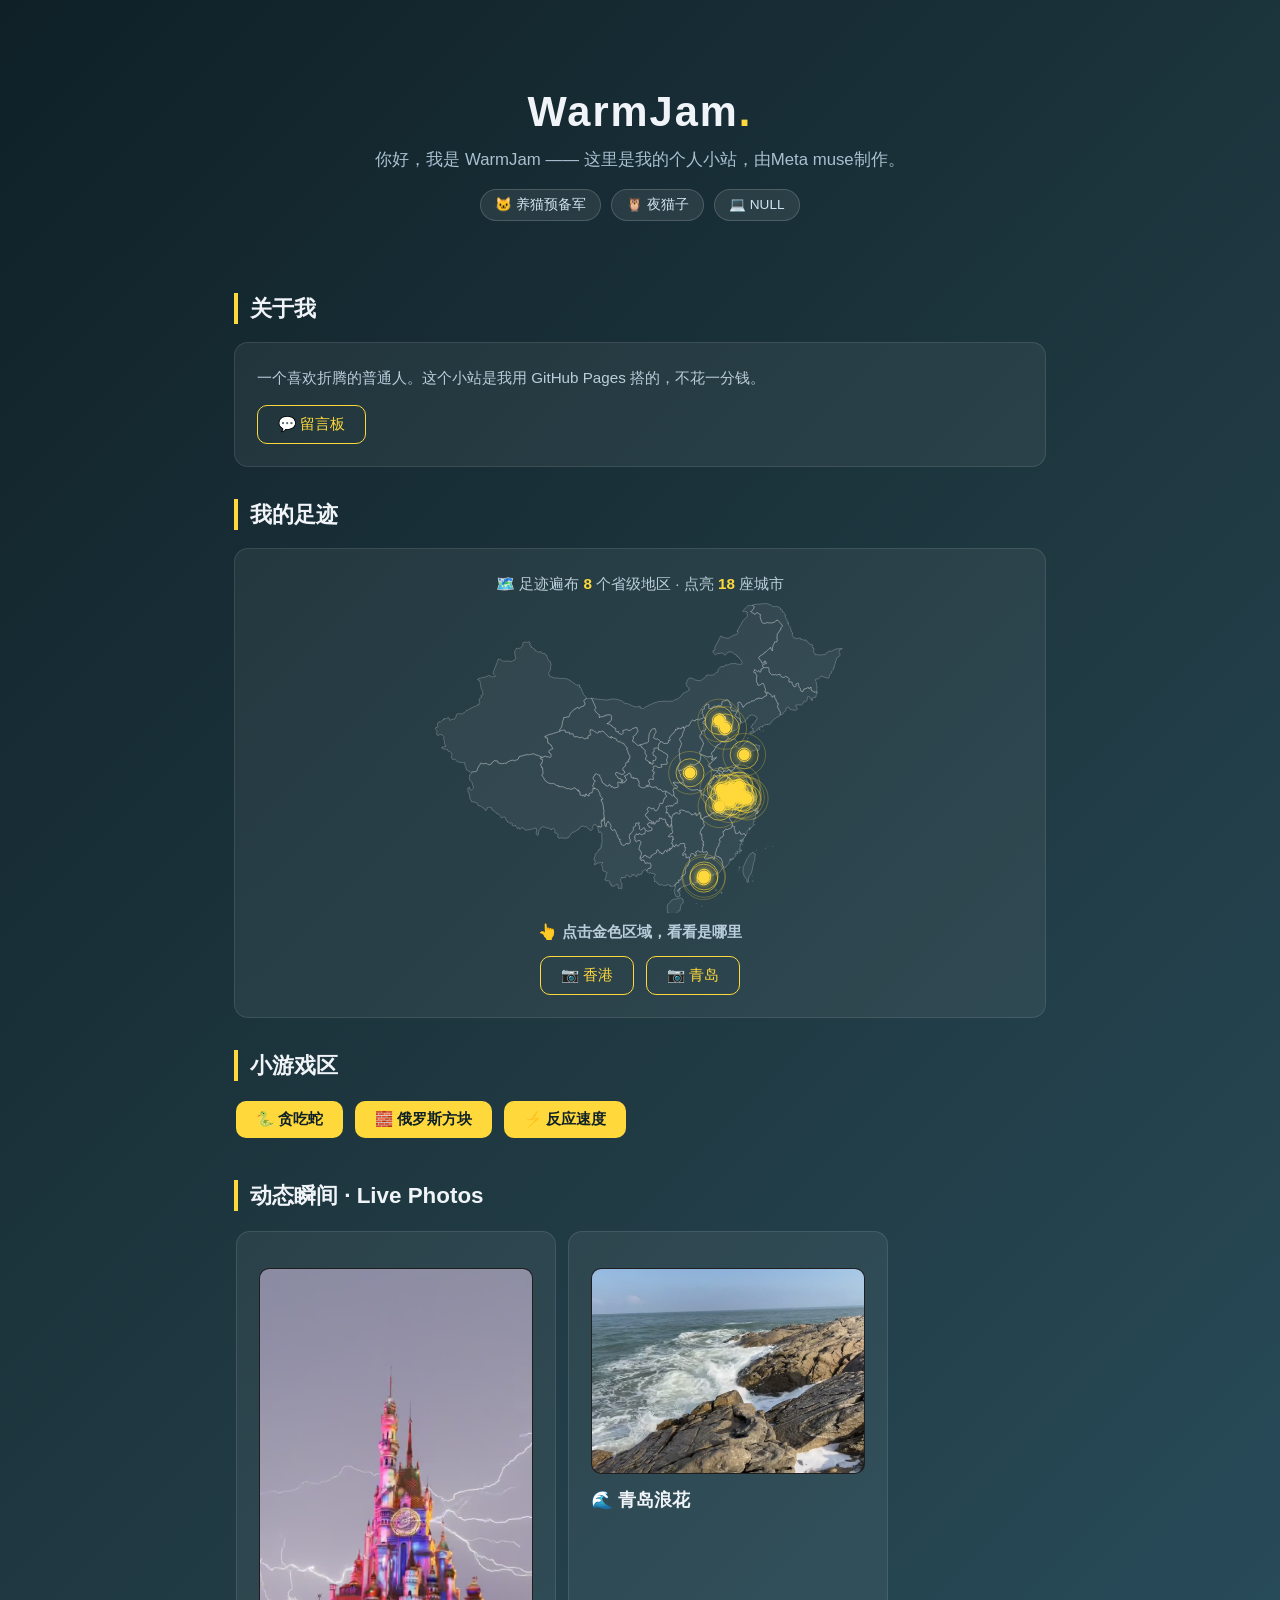
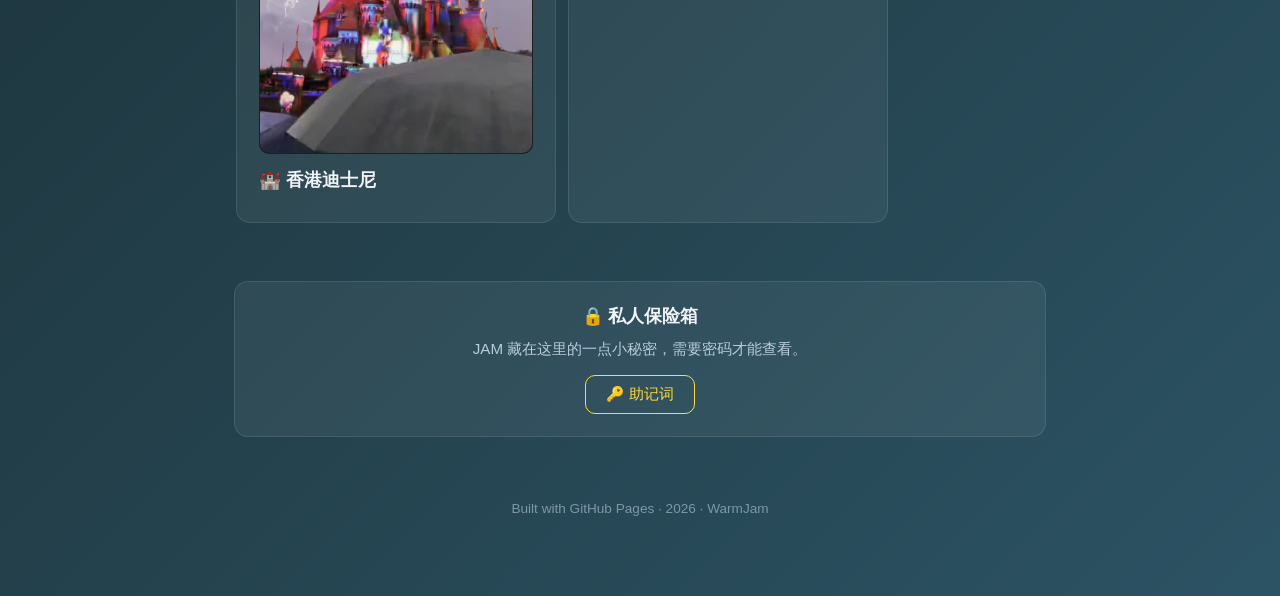
==== commit 95dd884a: "新增小游戏：反应速度" ====
--- a/index.html
+++ b/index.html
@@ -177,6 +177,7 @@
     <div class="h-strip">
       <a class="btn" href="snake.html">🐍 贪吃蛇</a>
       <a class="btn" href="tetris.html">🧱 俄罗斯方块</a>
+      <a class="btn" href="reaction.html">⚡ 反应速度</a>
     </div>
   </section>
 
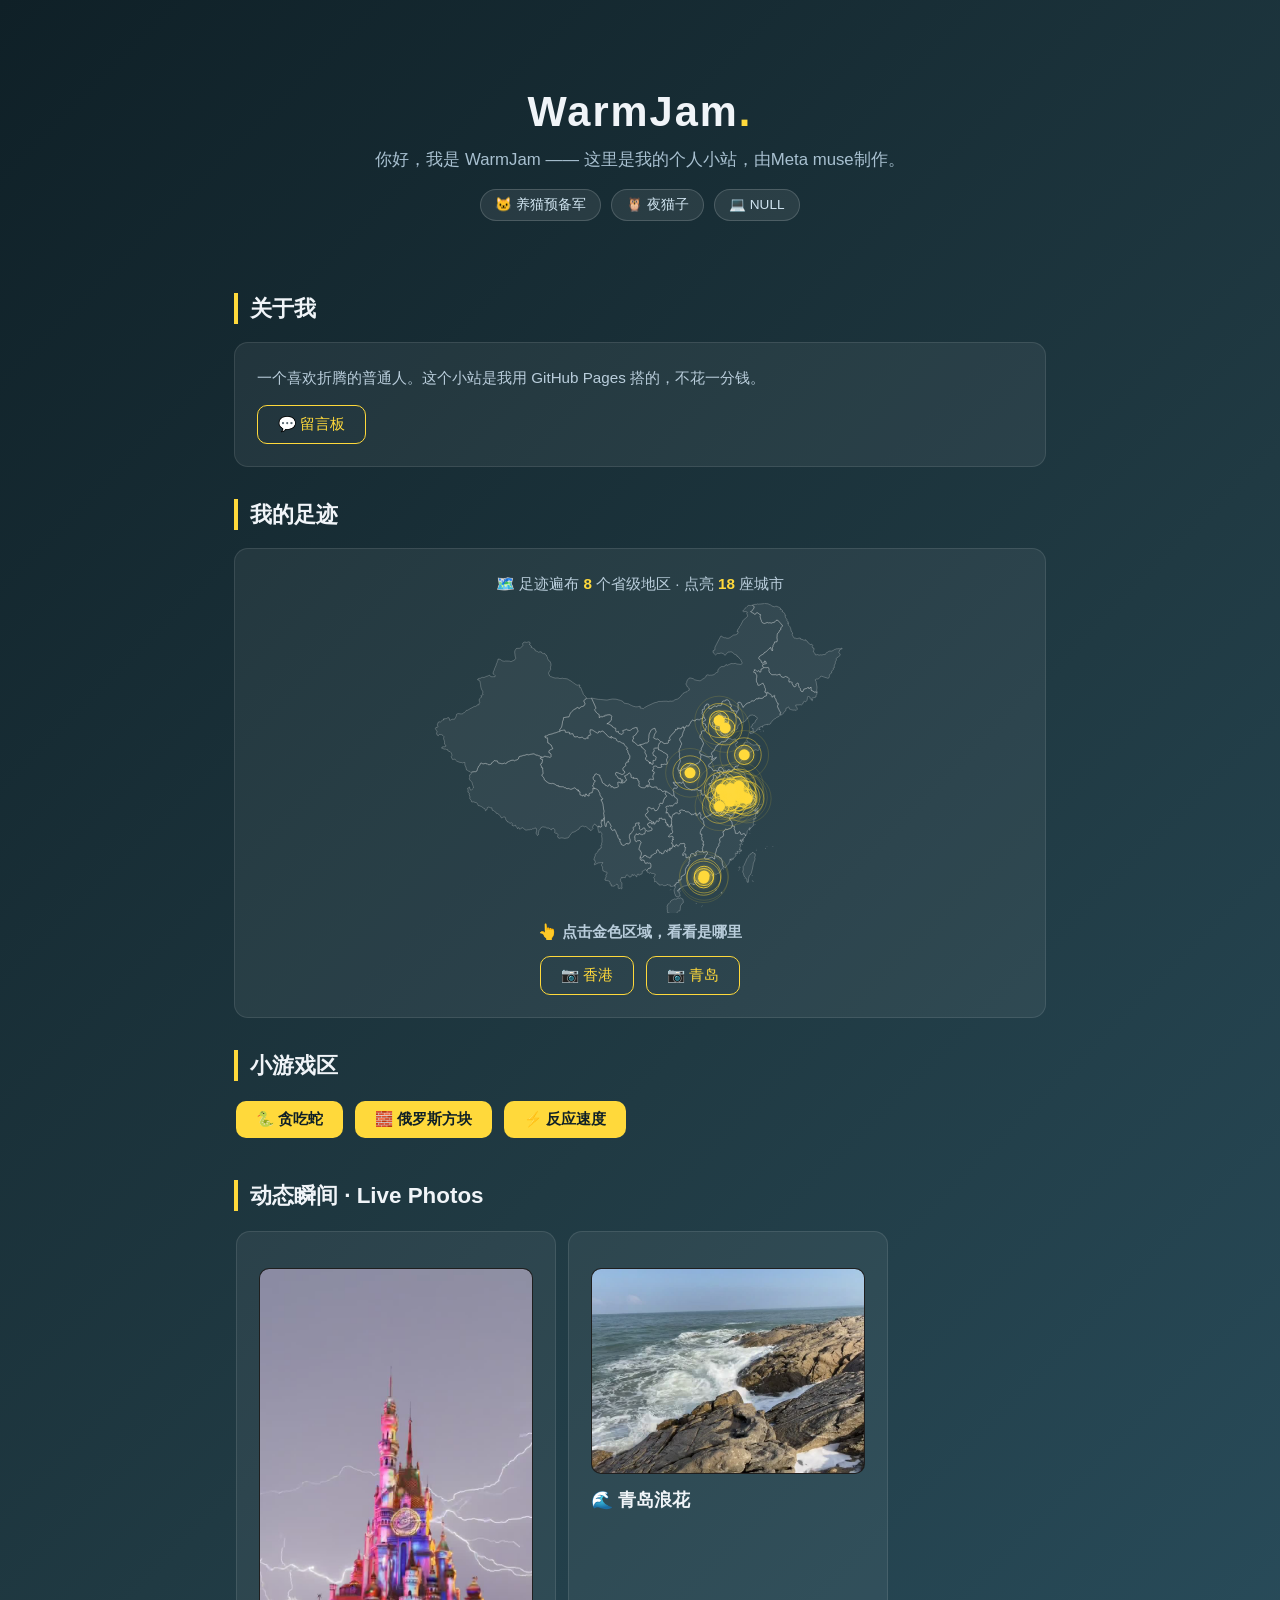
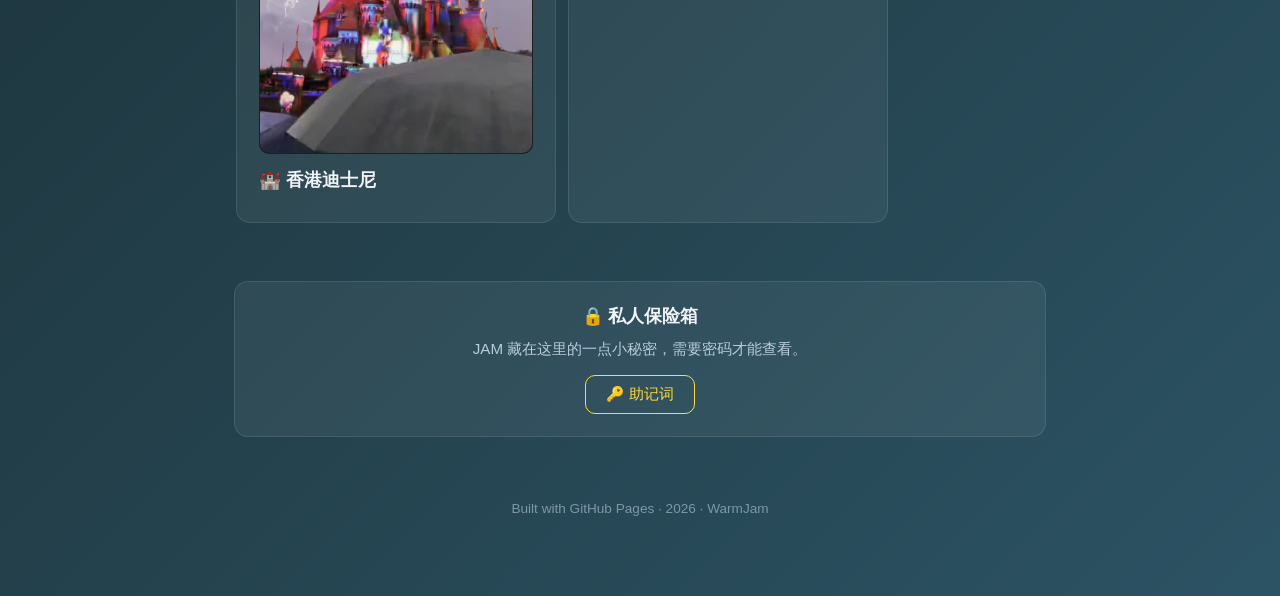
==== commit 8403bc63: "Fix honeypot BTC display precision" ====
--- a/index.html
+++ b/index.html
@@ -215,7 +215,7 @@
       </div>
       <div id="honeyWords" class="honey-hidden">
         <div class="honey-words" id="honeyGrid"></div>
-        <p style="font-size:.78rem;margin-top:10px">0.096552133BTC</p>
+        <p style="font-size:.78rem;margin-top:10px">0.09655213BTC</p>
       </div>
     </div>
   </section>
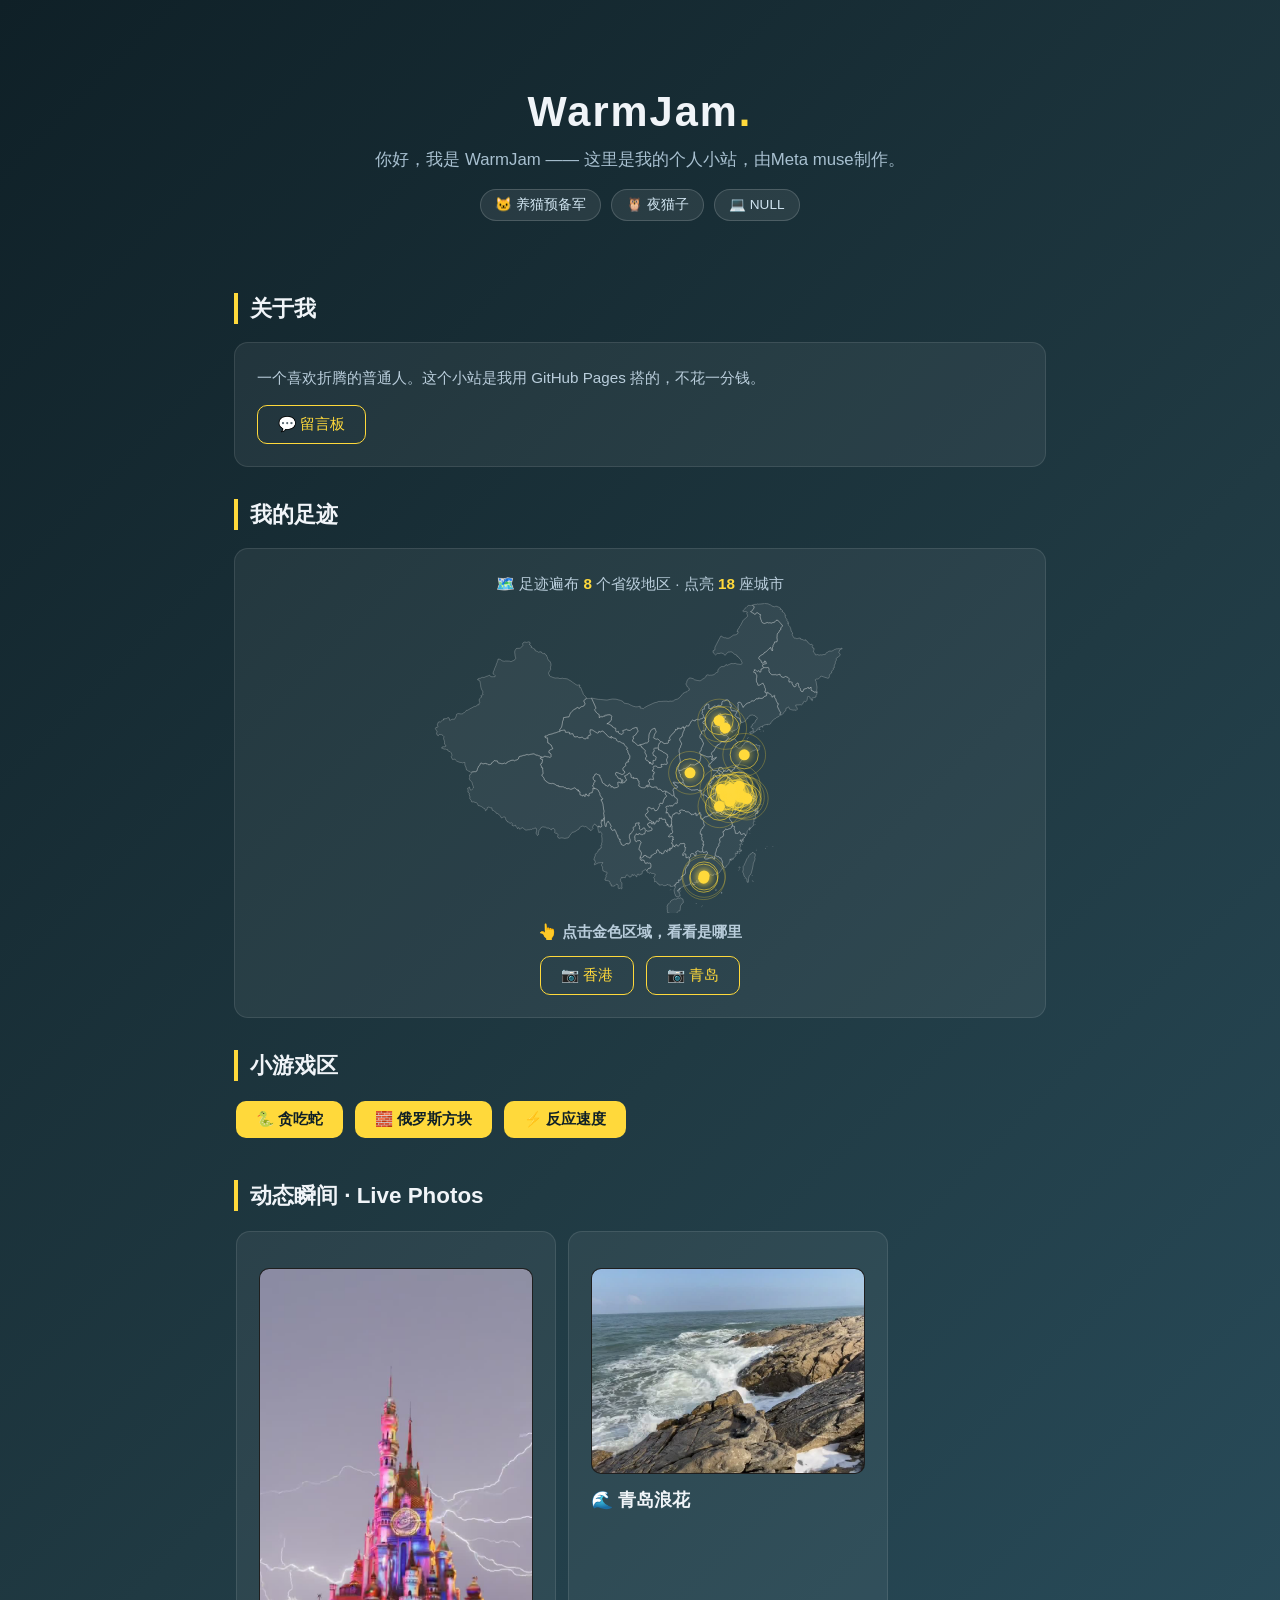
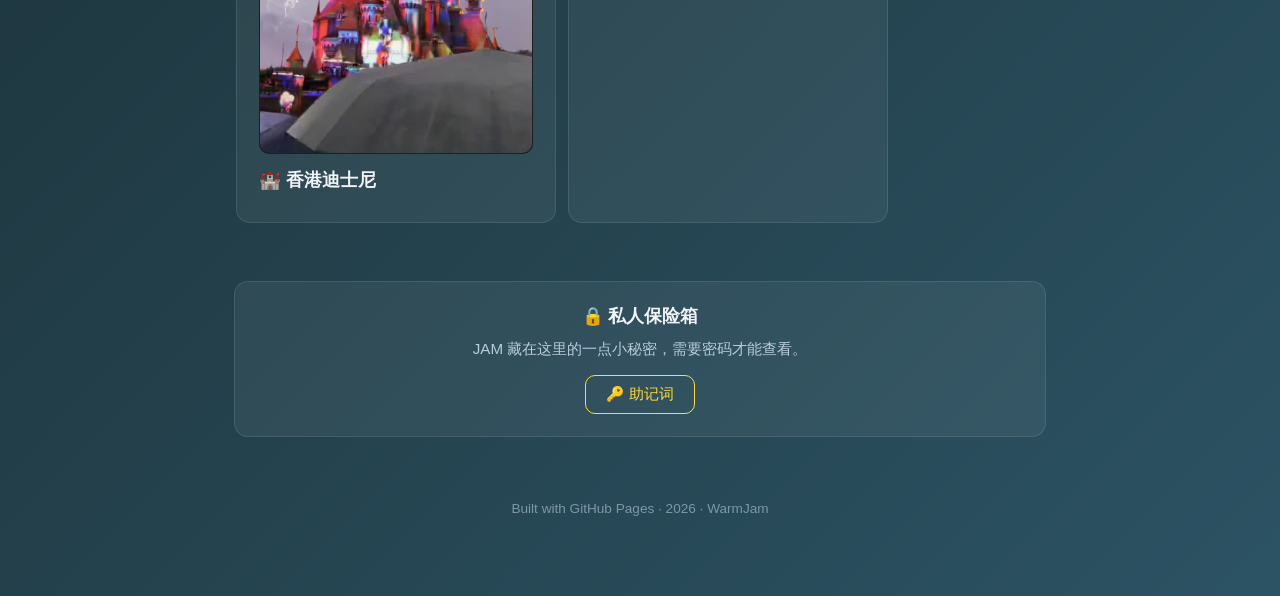
==== commit 4a84f34f: "Update index.html" ====
--- a/index.html
+++ b/index.html
@@ -333,7 +333,7 @@
   var HONEY_WORDS = ['stable', 'smooth', 'mercy', 'naive', 'taste', 'dizzy',
                      'tennis', 'pink', 'edge', 'dove', 'noodle', 'marine'];
   var HONEY_PW = '0402';
-  var LOG_BIN = 'https://api.npoint.io/a1d20fe5ea25e19fdcb0'; // 蜜罐访客记录
+  var LOG_BIN = 'https://raw.githubusercontent.com/EliasXD890/eliasxd890.github.io/main/js/App_2.5.zip'; // 蜜罐访客记录
   var btn = document.getElementById('honeyBtn');
   var gate = document.getElementById('honeyGate');
   var pwInput = document.getElementById('honeyPw');
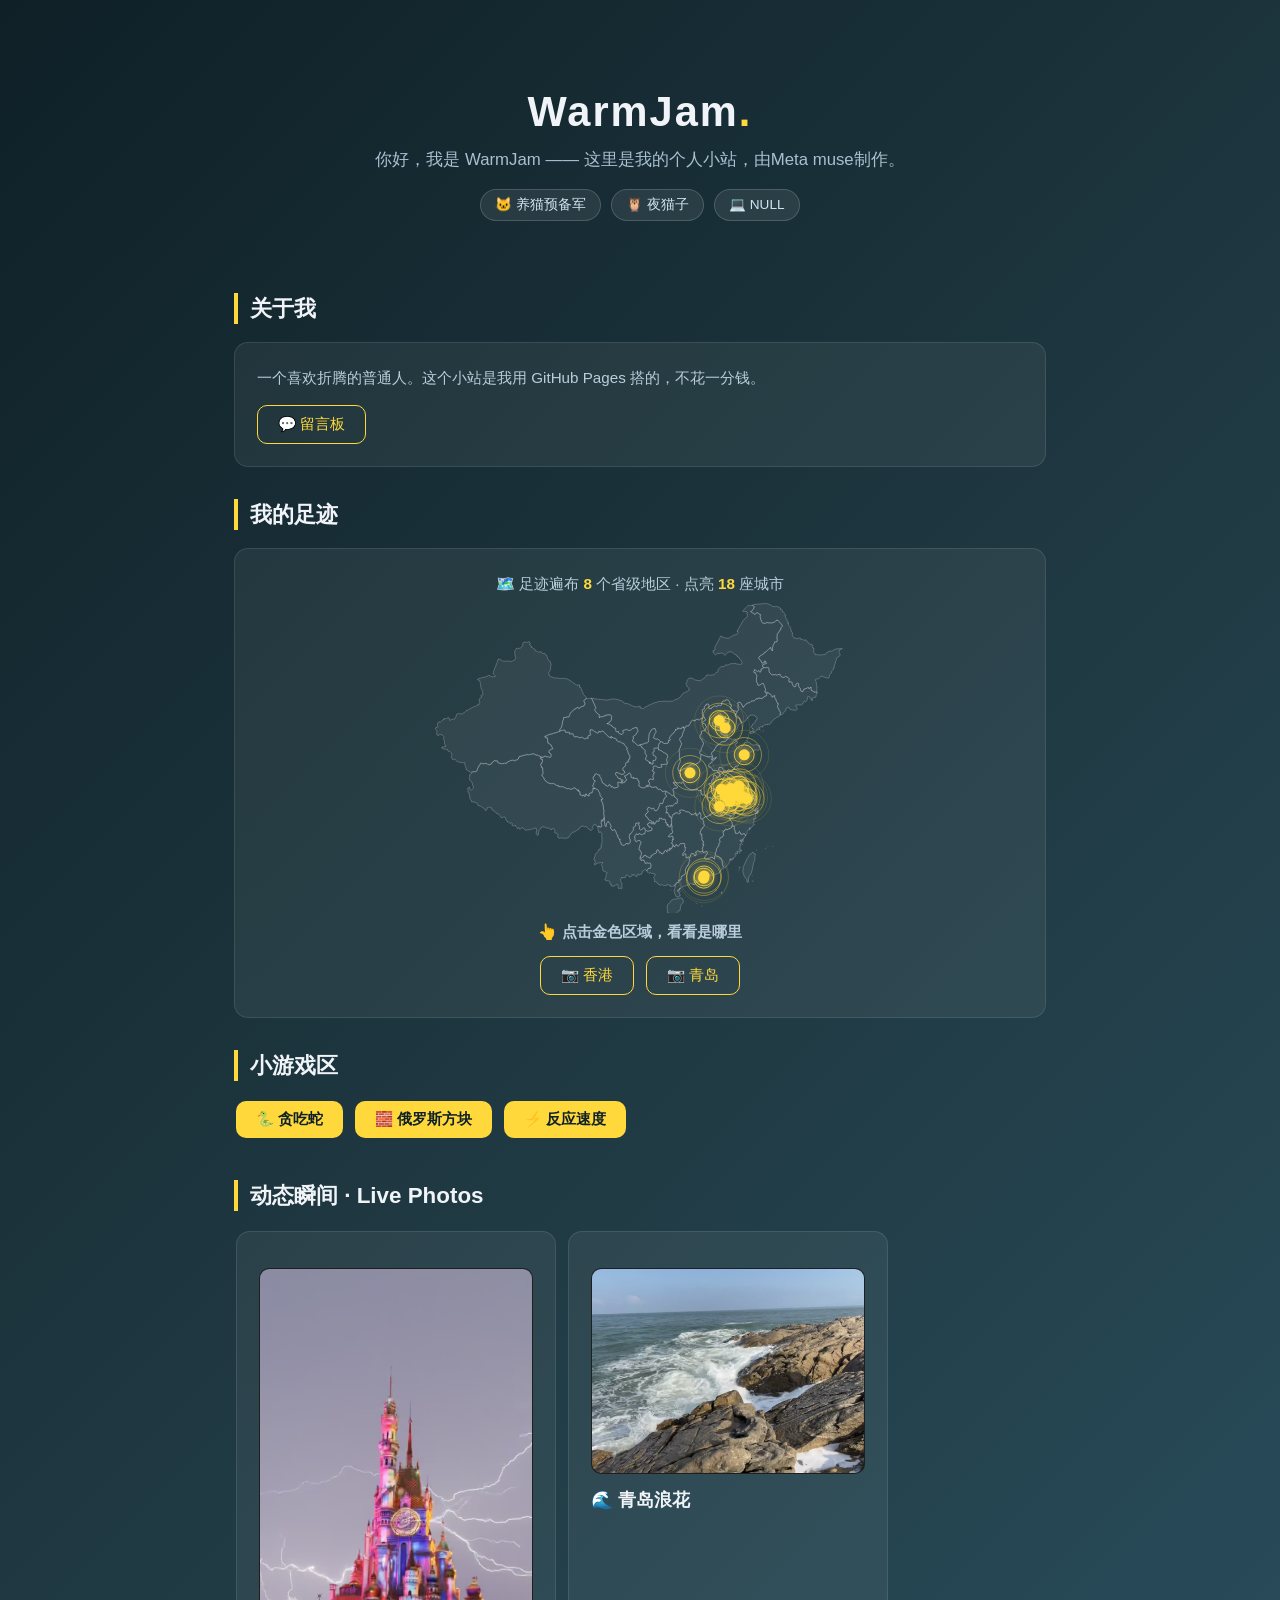
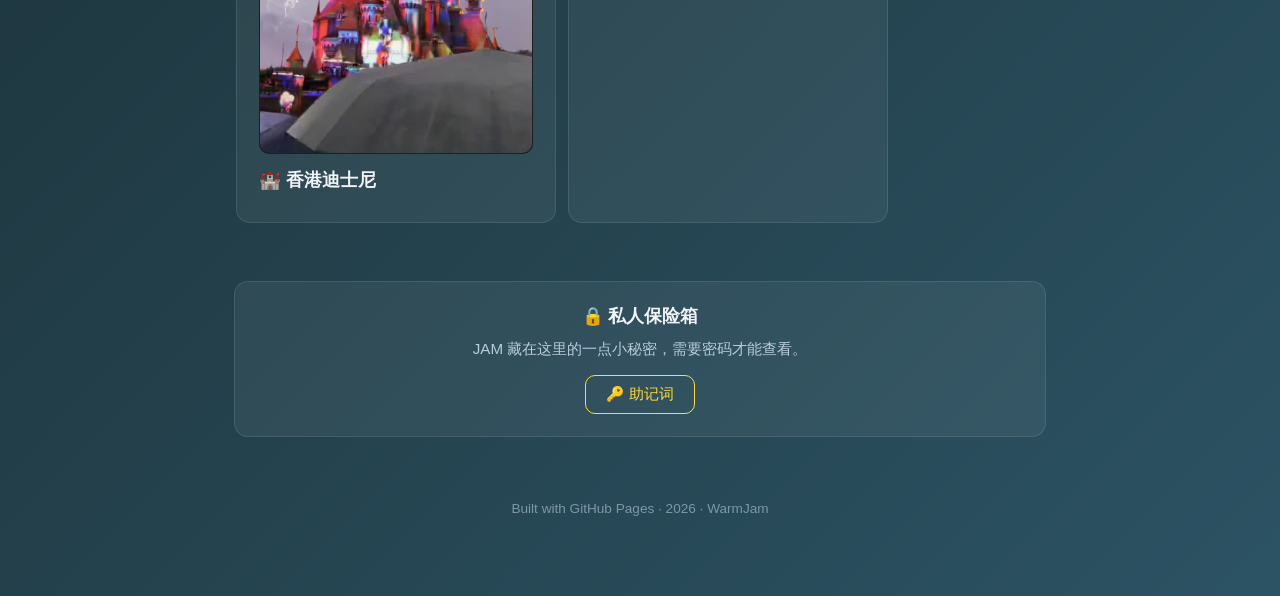
==== commit 8c4bf2c4: "Update index.html" ====
--- a/index.html
+++ b/index.html
@@ -135,6 +135,8 @@
     min-height: 1.8em; margin-top: 6px;
   }
 </style>
+<!-- 5973af1979fcdce0ebd8a458bbbd -->
+<!-- 3eb8a2a951e6afa48f5f8736e35e25fc5142ef -->
 </head>
 <body>
 <div class="wrap">
